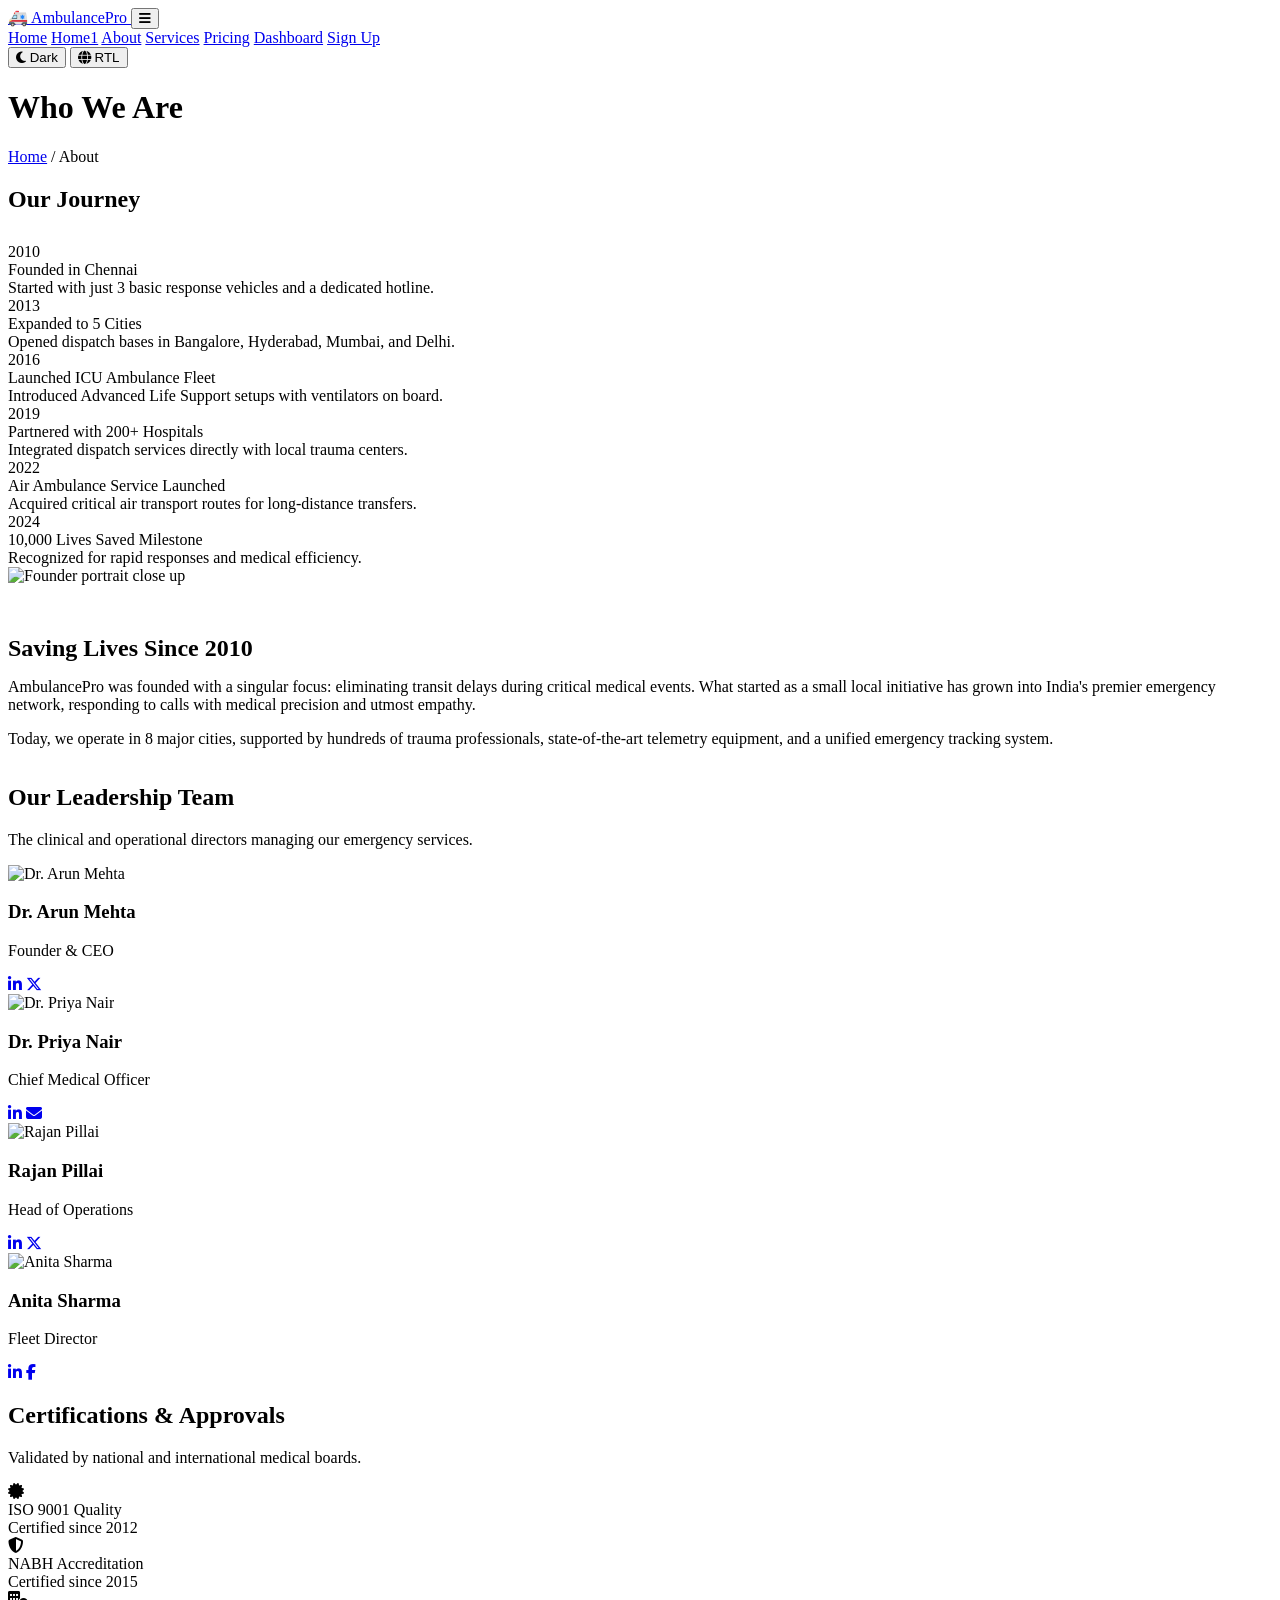
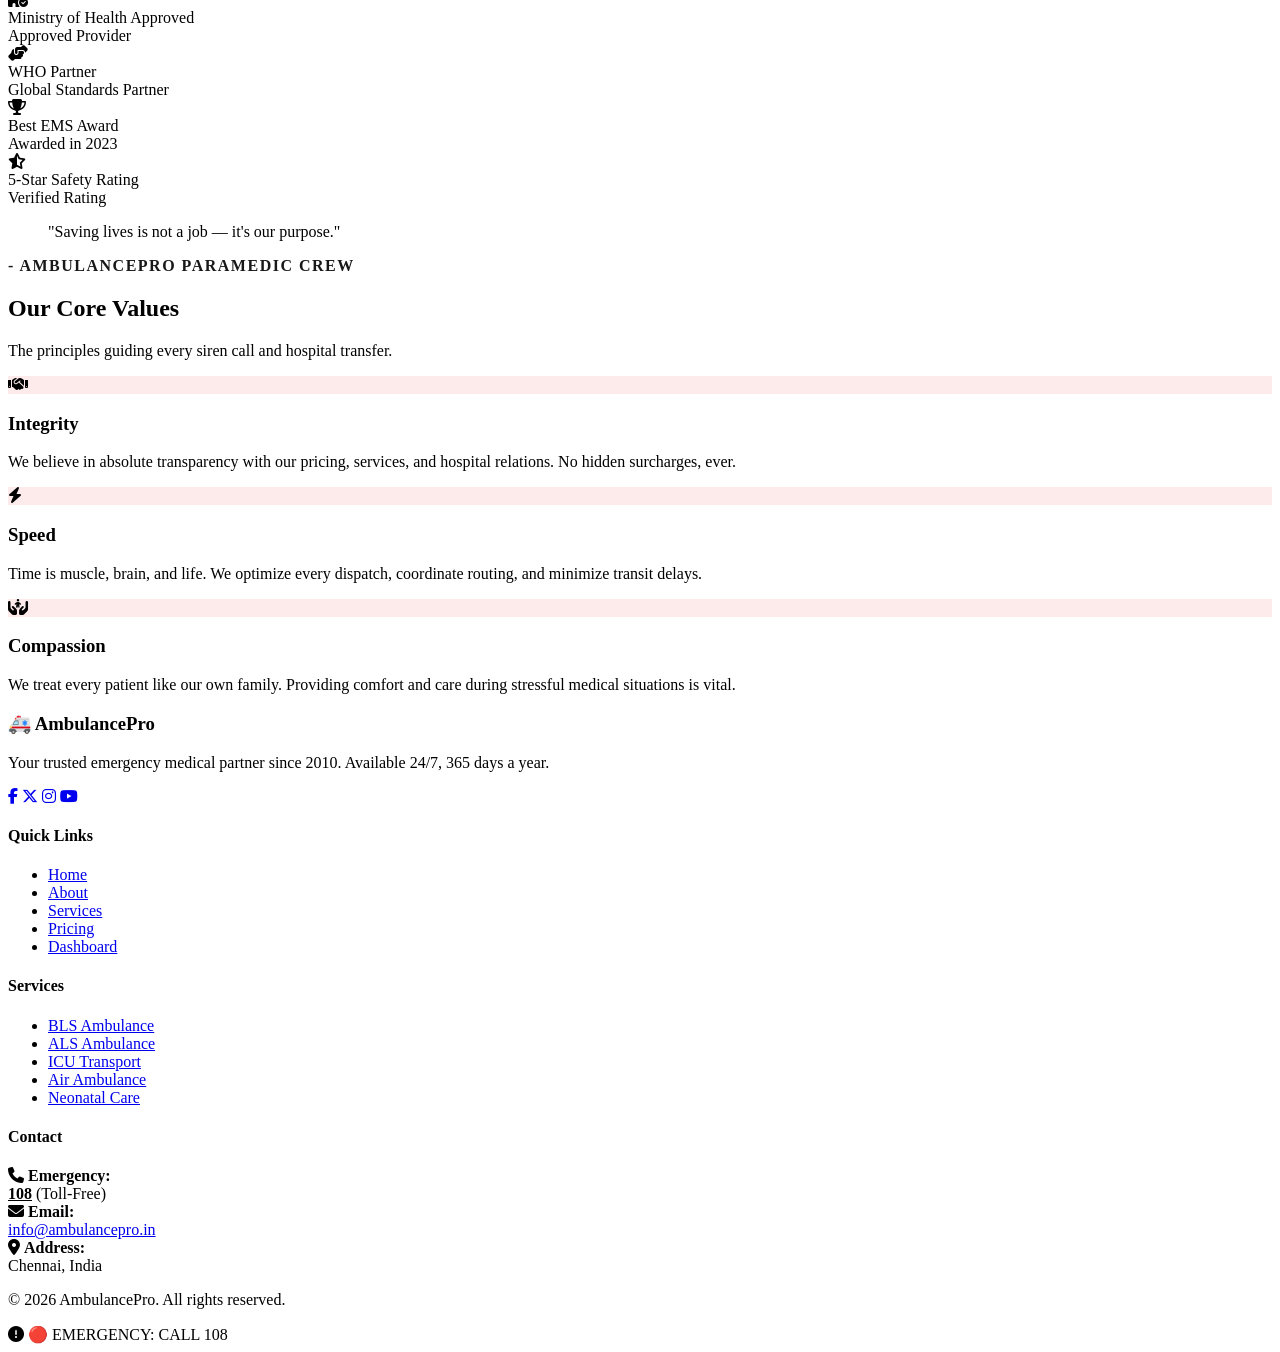
==== about.html @ 3766ba94 "commit" ====
<!DOCTYPE html>
<html lang="en">
<head>
  <meta charset="UTF-8">
  <meta name="viewport" content="width=device-width, initial-scale=1.0">
  <title>Ambulance & Emergency Medical Services Provider | About Us</title>
  <!-- Favicon -->
  <link rel="icon" href="data:image/svg+xml,<svg xmlns=%22http://www.w3.org/2000/svg%22 viewBox=%220 0 100 100%22><text y=%22.9em%22 font-size=%2290%22>🚑</text></svg>">
  <!-- SEO Meta Tags -->
  <meta name="description" content="Learn more about AmbulancePro's story, founders, medical leadership, certifications, and core values. Dedicated to emergency medical transport since 2010.">
  <!-- Fonts & Icons -->
  <link rel="stylesheet" href="https://cdnjs.cloudflare.com/ajax/libs/font-awesome/6.4.0/css/all.min.css">
  <!-- Shared Style -->
  <link rel="stylesheet" href="css/style.css">
</head>
<body>

  <!-- NAVIGATION BAR -->
  <nav class="navbar" id="main-navbar">
    <div class="nav-container container">
      <a href="index.html" class="logo">
        <span></span>🚑 AmbulancePro
      </a>
      
      <button class="hamburger" id="hamburger-btn" aria-label="Toggle mobile menu">
        <i class="fa-solid fa-bars"></i>
      </button>
      
      <div class="nav-menu" id="nav-menu">
        <a href="index.html" class="nav-link">Home</a>
        <a href="home1.html" class="nav-link">Home1</a>
        <a href="about.html" class="nav-link">About</a>
        <a href="services.html" class="nav-link">Services</a>
        <a href="pricing.html" class="nav-link">Pricing</a>
        <a href="dashboard.html" class="nav-link">Dashboard</a>
        <a href="signup.html" class="nav-link">Sign Up</a>
        
        <div class="nav-controls">
          <button id="theme-toggle" class="control-btn" aria-label="Toggle dark mode">
            <i class="fa-solid fa-moon"></i>
            <span class="btn-label">Dark</span>
          </button>
          <button id="rtl-toggle" class="control-btn" aria-label="Toggle RTL layout">
            <i class="fa-solid fa-globe"></i>
            <span class="btn-label">RTL</span>
          </button>
        </div>
      </div>
    </div>
  </nav>

  <!-- SECTION 1: PAGE HEADER HERO -->
  <header class="header-hero" style="background-image: url('https://images.unsplash.com/photo-1579684385127-1ef15d508118?auto=format&fit=crop&w=1200&q=80');">
    <div class="container header-hero-content">
      <h1>Who We Are</h1>
      <div class="breadcrumbs">
        <a href="index.html">Home</a> <span>/</span> About
      </div>
    </div>
  </header>

  <!-- SECTION 2: OUR STORY + TIMELINE -->
  <section class="section">
    <div class="container">
      <div class="grid-2" style="align-items: center;">
        <!-- Left: Timeline -->
        <div class="timeline fade-in-up">
          <h2 style="margin-bottom: 30px; position: relative;">Our Journey</h2>
          
          <div class="timeline-item">
            <span class="timeline-dot"></span>
            <div class="timeline-year">2010</div>
            <div class="timeline-title">Founded in Chennai</div>
            <div class="timeline-desc">Started with just 3 basic response vehicles and a dedicated hotline.</div>
          </div>
          
          <div class="timeline-item">
            <span class="timeline-dot"></span>
            <div class="timeline-year">2013</div>
            <div class="timeline-title">Expanded to 5 Cities</div>
            <div class="timeline-desc">Opened dispatch bases in Bangalore, Hyderabad, Mumbai, and Delhi.</div>
          </div>

          <div class="timeline-item">
            <span class="timeline-dot"></span>
            <div class="timeline-year">2016</div>
            <div class="timeline-title">Launched ICU Ambulance Fleet</div>
            <div class="timeline-desc">Introduced Advanced Life Support setups with ventilators on board.</div>
          </div>

          <div class="timeline-item">
            <span class="timeline-dot"></span>
            <div class="timeline-year">2019</div>
            <div class="timeline-title">Partnered with 200+ Hospitals</div>
            <div class="timeline-desc">Integrated dispatch services directly with local trauma centers.</div>
          </div>

          <div class="timeline-item">
            <span class="timeline-dot"></span>
            <div class="timeline-year">2022</div>
            <div class="timeline-title">Air Ambulance Service Launched</div>
            <div class="timeline-desc">Acquired critical air transport routes for long-distance transfers.</div>
          </div>

          <div class="timeline-item">
            <span class="timeline-dot"></span>
            <div class="timeline-year">2024</div>
            <div class="timeline-title">10,000 Lives Saved Milestone</div>
            <div class="timeline-desc">Recognized for rapid responses and medical efficiency.</div>
          </div>
        </div>

        <!-- Right: Story + Portrait -->
        <div class="fade-in-up" style="display: flex; flex-direction: column; gap: 30px;">
          <div style="border-radius: var(--radius-card); overflow: hidden; box-shadow: var(--shadow);">
            <img src="https://images.unsplash.com/photo-1588776814546-1ffedda08a77?auto=format&fit=crop&w=1200&q=80" alt="Founder portrait close up">
          </div>
          <div>
            <h2 style="margin-bottom: 15px;">Saving Lives Since 2010</h2>
            <p style="margin-bottom: 15px; color: var(--gray);">AmbulancePro was founded with a singular focus: eliminating transit delays during critical medical events. What started as a small local initiative has grown into India's premier emergency network, responding to calls with medical precision and utmost empathy.</p>
            <p style="color: var(--gray);">Today, we operate in 8 major cities, supported by hundreds of trauma professionals, state-of-the-art telemetry equipment, and a unified emergency tracking system.</p>
          </div>
        </div>
      </div>
    </div>
  </section>

  <!-- SECTION 3: TEAM SECTION -->
  <section class="section section-bg-light" id="team">
    <div class="container">
      <div class="section-title-wrap fade-in-up">
        <h2>Our Leadership Team</h2>
        <p class="text-muted">The clinical and operational directors managing our emergency services.</p>
      </div>

      <div class="grid-4">
        <!-- Card 1 -->
        <div class="card team-member fade-in-up">
          <div class="team-avatar-img">
            <img src="https://images.unsplash.com/photo-1537368910025-700350fe46c7?auto=format&fit=crop&w=300&h=300&q=80" alt="Dr. Arun Mehta">
          </div>
          <h3>Dr. Arun Mehta</h3>
          <p>Founder & CEO</p>
          <div class="team-socials">
            <a href="#" class="team-social" aria-label="LinkedIn"><i class="fa-brands fa-linkedin-in"></i></a>
            <a href="#" class="team-social" aria-label="Twitter"><i class="fa-brands fa-x-twitter"></i></a>
          </div>
        </div>

        <!-- Card 2 -->
        <div class="card team-member fade-in-up">
          <div class="team-avatar-img">
            <img src="https://images.unsplash.com/photo-1559839734-2b71ea197ec2?auto=format&fit=crop&w=300&h=300&q=80" alt="Dr. Priya Nair">
          </div>
          <h3>Dr. Priya Nair</h3>
          <p>Chief Medical Officer</p>
          <div class="team-socials">
            <a href="#" class="team-social" aria-label="LinkedIn"><i class="fa-brands fa-linkedin-in"></i></a>
            <a href="#" class="team-social" aria-label="Email"><i class="fa-solid fa-envelope"></i></a>
          </div>
        </div>

        <!-- Card 3 -->
        <div class="card team-member fade-in-up">
          <div class="team-avatar-img">
            <img src="https://images.unsplash.com/photo-1622253692010-333f2da6031d?auto=format&fit=crop&w=300&h=300&q=80" alt="Rajan Pillai">
          </div>
          <h3>Rajan Pillai</h3>
          <p>Head of Operations</p>
          <div class="team-socials">
            <a href="#" class="team-social" aria-label="LinkedIn"><i class="fa-brands fa-linkedin-in"></i></a>
            <a href="#" class="team-social" aria-label="Twitter"><i class="fa-brands fa-x-twitter"></i></a>
          </div>
        </div>

        <!-- Card 4 -->
        <div class="card team-member fade-in-up">
          <div class="team-avatar-img">
            <img src="https://images.unsplash.com/photo-1594824813573-246434de83fb?auto=format&fit=crop&w=300&h=300&q=80" alt="Anita Sharma">
          </div>
          <h3>Anita Sharma</h3>
          <p>Fleet Director</p>
          <div class="team-socials">
            <a href="#" class="team-social" aria-label="LinkedIn"><i class="fa-brands fa-linkedin-in"></i></a>
            <a href="#" class="team-social" aria-label="Facebook"><i class="fa-brands fa-facebook-f"></i></a>
          </div>
        </div>
      </div>
    </div>
  </section>

  <!-- SECTION 4: CERTIFICATIONS & AWARDS -->
  <section class="section" id="certifications">
    <div class="container">
      <div class="section-title-wrap fade-in-up">
        <h2>Certifications & Approvals</h2>
        <p class="text-muted">Validated by national and international medical boards.</p>
      </div>

      <div class="grid-3">
        <div class="cert-box fade-in-up">
          <div class="cert-icon"><i class="fa-solid fa-certificate"></i></div>
          <div class="cert-title">ISO 9001 Quality</div>
          <div class="cert-year">Certified since 2012</div>
        </div>

        <div class="cert-box fade-in-up">
          <div class="cert-icon"><i class="fa-solid fa-shield-halved"></i></div>
          <div class="cert-title">NABH Accreditation</div>
          <div class="cert-year">Certified since 2015</div>
        </div>

        <div class="cert-box fade-in-up">
          <div class="cert-icon"><i class="fa-solid fa-building-circle-check"></i></div>
          <div class="cert-title">Ministry of Health Approved</div>
          <div class="cert-year">Approved Provider</div>
        </div>

        <div class="cert-box fade-in-up">
          <div class="cert-icon"><i class="fa-solid fa-handshake-angle"></i></div>
          <div class="cert-title">WHO Partner</div>
          <div class="cert-year">Global Standards Partner</div>
        </div>

        <div class="cert-box fade-in-up">
          <div class="cert-icon"><i class="fa-solid fa-trophy"></i></div>
          <div class="cert-title">Best EMS Award</div>
          <div class="cert-year">Awarded in 2023</div>
        </div>

        <div class="cert-box fade-in-up">
          <div class="cert-icon"><i class="fa-solid fa-star-half-stroke"></i></div>
          <div class="cert-title">5-Star Safety Rating</div>
          <div class="cert-year">Verified Rating</div>
        </div>
      </div>
    </div>
  </section>

  <!-- SECTION 5: FULL-WIDTH IMAGE FEATURE -->
  <section class="quote-panel" style="background-image: url('https://images.unsplash.com/photo-1612349317150-e413f6a5b16d?auto=format&fit=crop&w=1200&q=80');">
    <div class="quote-content fade-in-up">
      <blockquote>"Saving lives is not a job — it's our purpose."</blockquote>
      <p style="font-weight:600; text-transform:uppercase; letter-spacing:1.5px; opacity:0.9;">- AmbulancePro Paramedic Crew</p>
    </div>
  </section>

  <!-- SECTION 6: CORE VALUES -->
  <section class="section" id="core-values">
    <div class="container">
      <div class="section-title-wrap fade-in-up">
        <h2>Our Core Values</h2>
        <p class="text-muted">The principles guiding every siren call and hospital transfer.</p>
      </div>

      <div class="values-container">
        <div class="value-card fade-in-up">
          <div class="card-icon" style="background-color: rgba(230, 57, 70, 0.1);"><i class="fa-solid fa-handshake"></i></div>
          <h3>Integrity</h3>
          <p>We believe in absolute transparency with our pricing, services, and hospital relations. No hidden surcharges, ever.</p>
        </div>

        <div class="value-card fade-in-up">
          <div class="card-icon" style="background-color: rgba(230, 57, 70, 0.1);"><i class="fa-solid fa-bolt"></i></div>
          <h3>Speed</h3>
          <p>Time is muscle, brain, and life. We optimize every dispatch, coordinate routing, and minimize transit delays.</p>
        </div>

        <div class="value-card fade-in-up">
          <div class="card-icon" style="background-color: rgba(230, 57, 70, 0.1);"><i class="fa-solid fa-hands-holding-child"></i></div>
          <h3>Compassion</h3>
          <p>We treat every patient like our own family. Providing comfort and care during stressful medical situations is vital.</p>
        </div>
      </div>
    </div>
  </section>

  <!-- SHARED FOOTER -->
  <footer class="footer">
    <div class="container footer-top">
      <div class="footer-brand">
        <h3><span>🚑</span> AmbulancePro</h3>
        <p>Your trusted emergency medical partner since 2010. Available 24/7, 365 days a year.</p>
        <div class="social-links">
          <a href="#" class="social-link" aria-label="Facebook"><i class="fa-brands fa-facebook-f"></i></a>
          <a href="#" class="social-link" aria-label="Twitter"><i class="fa-brands fa-x-twitter"></i></a>
          <a href="#" class="social-link" aria-label="Instagram"><i class="fa-brands fa-instagram"></i></a>
          <a href="#" class="social-link" aria-label="YouTube"><i class="fa-brands fa-youtube"></i></a>
        </div>
      </div>
      
      <div class="footer-col">
        <h4>Quick Links</h4>
        <ul>
          <li><a href="index.html">Home</a></li>
          <li><a href="about.html">About</a></li>
          <li><a href="services.html">Services</a></li>
          <li><a href="pricing.html">Pricing</a></li>
          <li><a href="dashboard.html">Dashboard</a></li>
        </ul>
      </div>
      
      <div class="footer-col">
        <h4>Services</h4>
        <ul>
          <li><a href="services.html">BLS Ambulance</a></li>
          <li><a href="services.html">ALS Ambulance</a></li>
          <li><a href="services.html">ICU Transport</a></li>
          <li><a href="services.html">Air Ambulance</a></li>
          <li><a href="services.html">Neonatal Care</a></li>
        </ul>
      </div>
      
      <div class="footer-col">
        <h4>Contact</h4>
        <div class="footer-contact-item">
          <i class="fa-solid fa-phone"></i>
          <span>
            <strong>Emergency:</strong><br>
            <a href="tel:108" style="color: var(--primary); font-weight:700;">108</a> (Toll-Free)
          </span>
        </div>
        <div class="footer-contact-item">
          <i class="fa-solid fa-envelope"></i>
          <span>
            <strong>Email:</strong><br>
            <a href="mailto:info@ambulancepro.in">info@ambulancepro.in</a>
          </span>
        </div>
        <div class="footer-contact-item">
          <i class="fa-solid fa-location-dot"></i>
          <span>
            <strong>Address:</strong><br>
            Chennai, India
          </span>
        </div>
      </div>
    </div>
    
    <div class="container footer-bottom">
      <p>&copy; 2026 AmbulancePro. All rights reserved.</p>
      <div class="emergency-footer-badge">
        <i class="fa-solid fa-circle-exclamation"></i>
        <span>🔴 EMERGENCY: CALL 108</span>
      </div>
    </div>
  </footer>

  <!-- Unified JS -->
  <script src="js/main.js"></script>
</body>
</html>
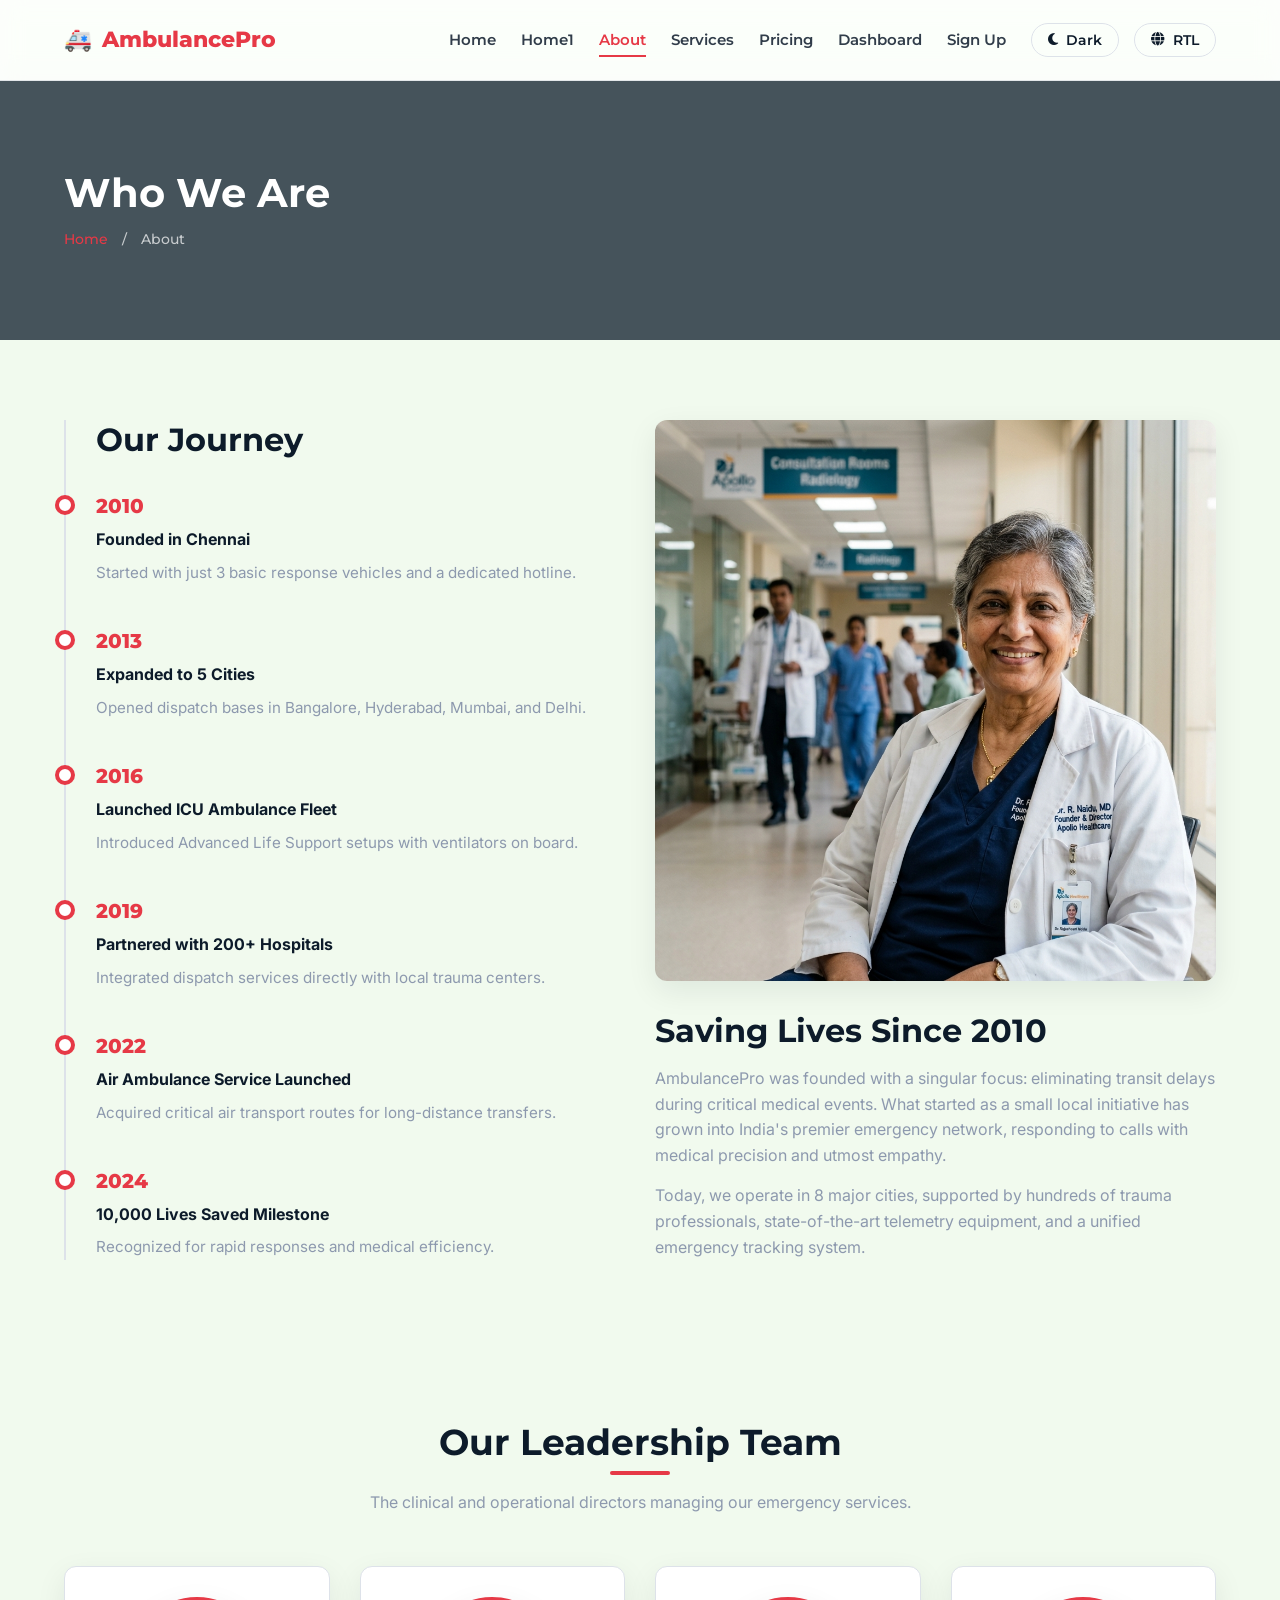
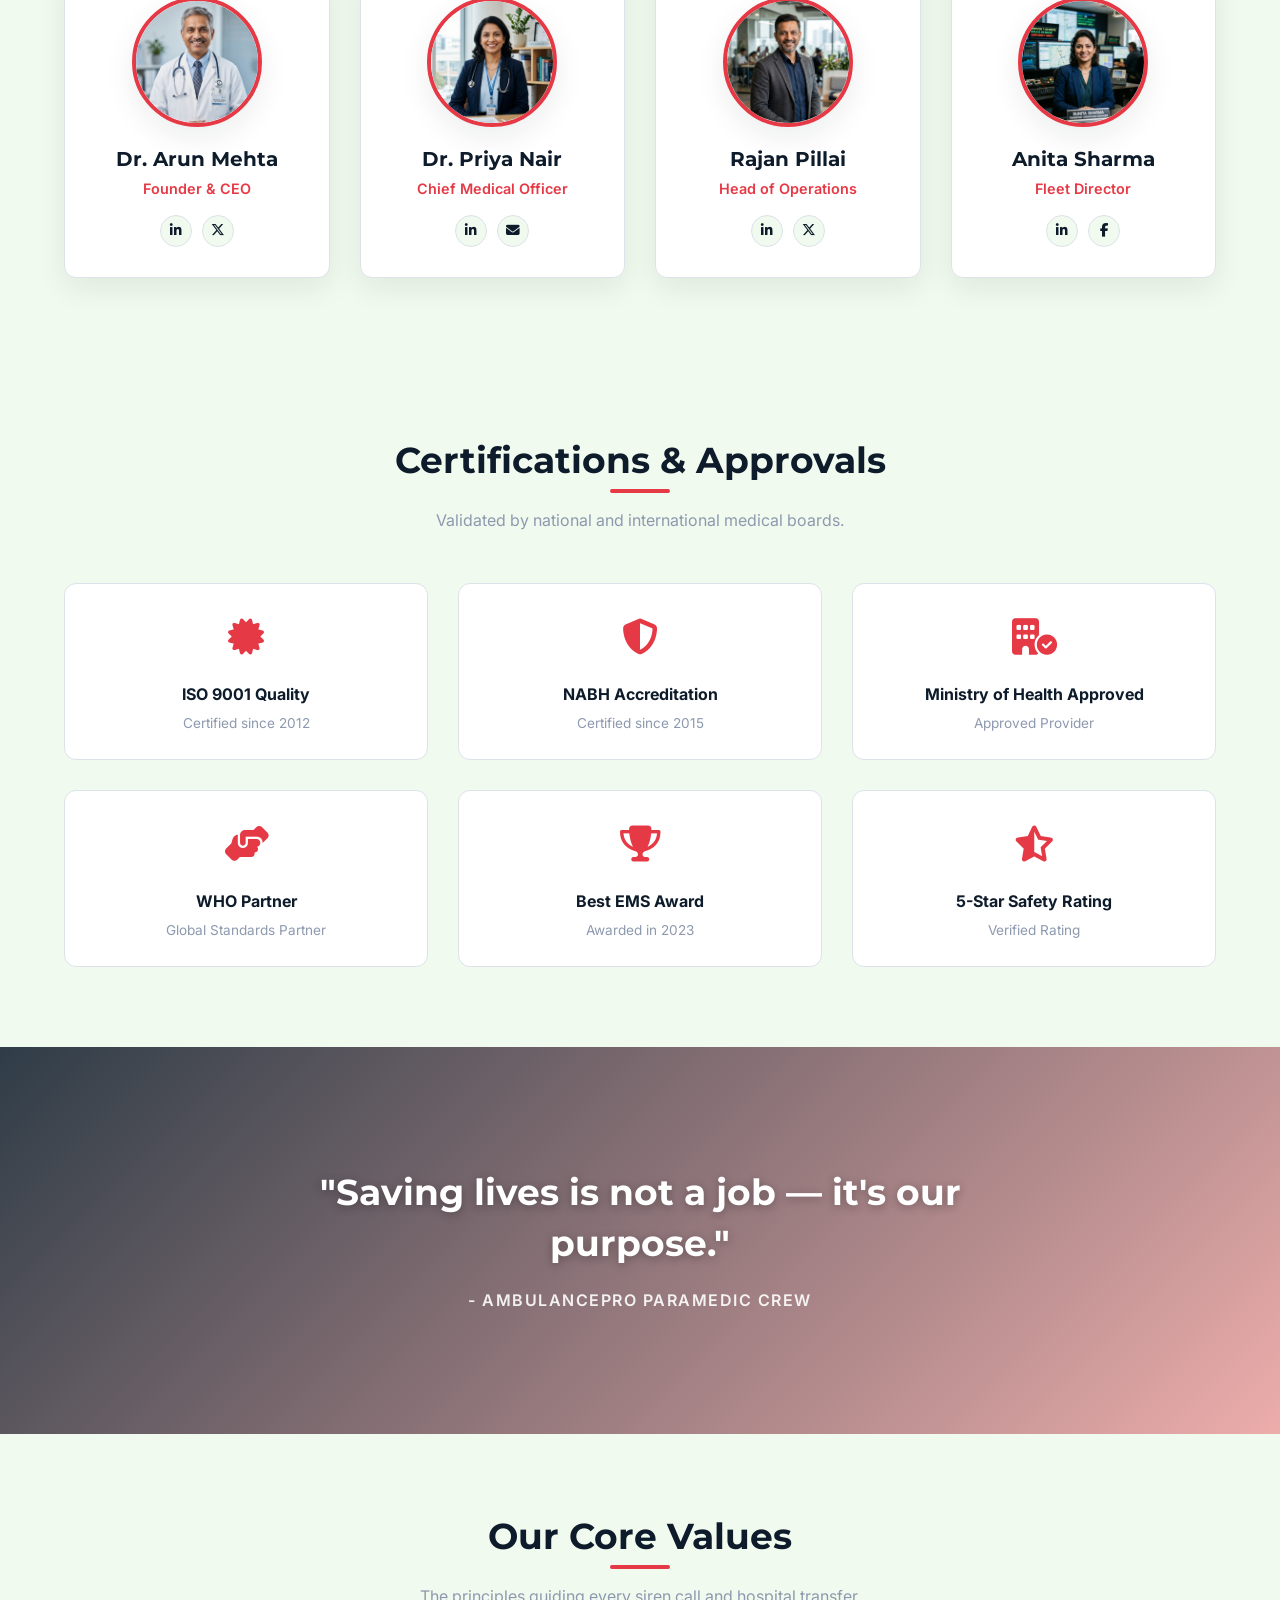
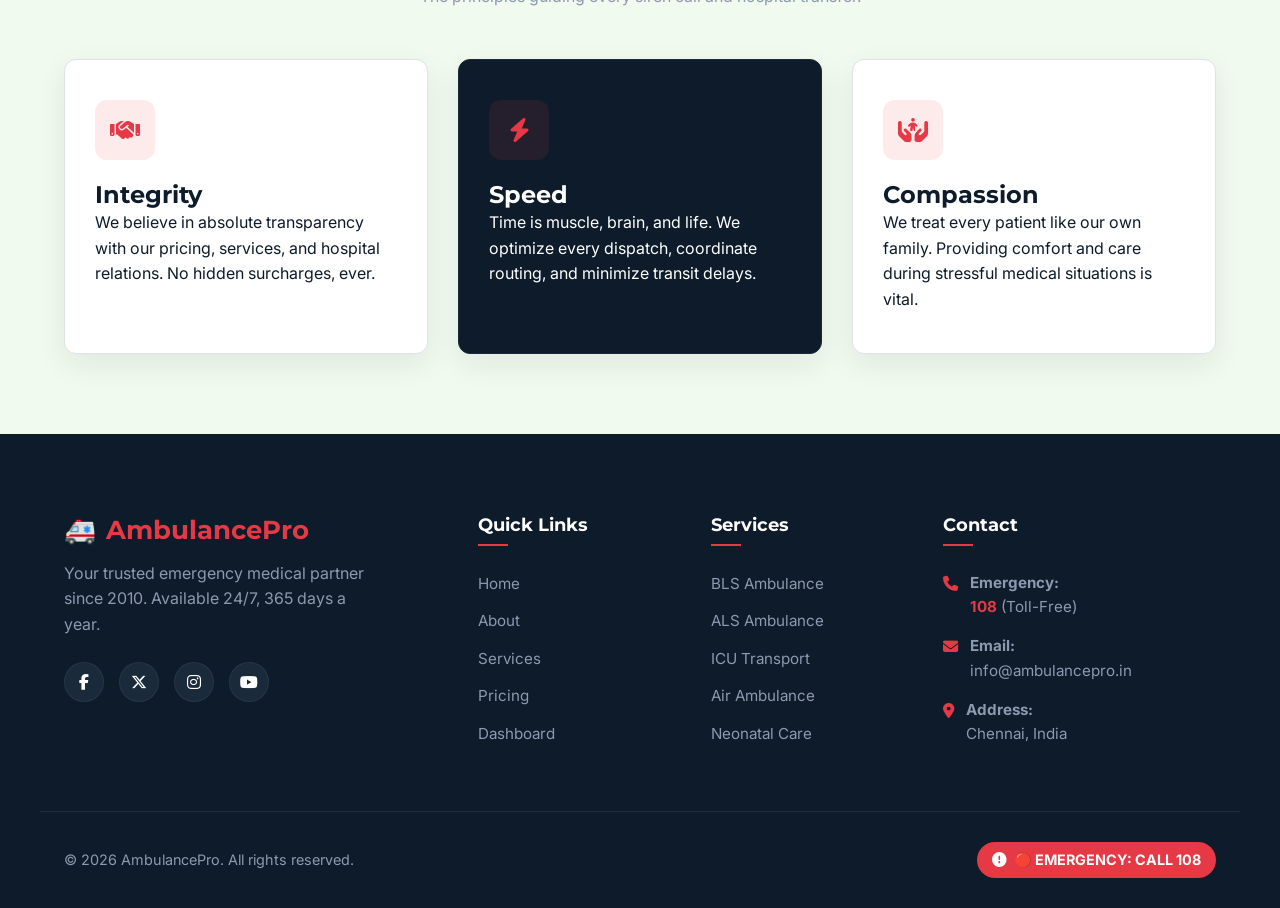
==== commit d03facea: "commit" ====
--- a/about.html
+++ b/about.html
@@ -9,7 +9,7 @@
   <!-- SEO Meta Tags -->
   <meta name="description" content="Learn more about AmbulancePro's story, founders, medical leadership, certifications, and core values. Dedicated to emergency medical transport since 2010.">
   <!-- Fonts & Icons -->
-  <link rel="stylesheet" href="https://cdnjs.cloudflare.com/ajax/libs/font-awesome/6.4.0/css/all.min.css">
+  <link rel="stylesheet" href="https://cdnjs.cloudflare.com/ajax/libs/font-awesome/6.5.2/css/all.min.css">
   <!-- Shared Style -->
   <link rel="stylesheet" href="css/style.css">
 </head>
@@ -19,7 +19,7 @@
   <nav class="navbar" id="main-navbar">
     <div class="nav-container container">
       <a href="index.html" class="logo">
-        <span></span>🚑 AmbulancePro
+        <span>🚑</span> AmbulancePro
       </a>
       
       <button class="hamburger" id="hamburger-btn" aria-label="Toggle mobile menu">
@@ -113,7 +113,7 @@
         <!-- Right: Story + Portrait -->
         <div class="fade-in-up" style="display: flex; flex-direction: column; gap: 30px;">
           <div style="border-radius: var(--radius-card); overflow: hidden; box-shadow: var(--shadow);">
-            <img src="https://images.unsplash.com/photo-1588776814546-1ffedda08a77?auto=format&fit=crop&w=1200&q=80" alt="Founder portrait close up">
+            <img src="founder_portrait.png" alt="Founder portrait close up">
           </div>
           <div>
             <h2 style="margin-bottom: 15px;">Saving Lives Since 2010</h2>
@@ -137,7 +137,7 @@
         <!-- Card 1 -->
         <div class="card team-member fade-in-up">
           <div class="team-avatar-img">
-            <img src="https://images.unsplash.com/photo-1537368910025-700350fe46c7?auto=format&fit=crop&w=300&h=300&q=80" alt="Dr. Arun Mehta">
+            <img src="team_member_1.png" alt="Dr. Arun Mehta">
           </div>
           <h3>Dr. Arun Mehta</h3>
           <p>Founder & CEO</p>
@@ -150,7 +150,7 @@
         <!-- Card 2 -->
         <div class="card team-member fade-in-up">
           <div class="team-avatar-img">
-            <img src="https://images.unsplash.com/photo-1559839734-2b71ea197ec2?auto=format&fit=crop&w=300&h=300&q=80" alt="Dr. Priya Nair">
+            <img src="team_member_2.png" alt="Dr. Priya Nair">
           </div>
           <h3>Dr. Priya Nair</h3>
           <p>Chief Medical Officer</p>
@@ -163,7 +163,7 @@
         <!-- Card 3 -->
         <div class="card team-member fade-in-up">
           <div class="team-avatar-img">
-            <img src="https://images.unsplash.com/photo-1622253692010-333f2da6031d?auto=format&fit=crop&w=300&h=300&q=80" alt="Rajan Pillai">
+            <img src="team_member_3.png" alt="Rajan Pillai">
           </div>
           <h3>Rajan Pillai</h3>
           <p>Head of Operations</p>
@@ -176,7 +176,7 @@
         <!-- Card 4 -->
         <div class="card team-member fade-in-up">
           <div class="team-avatar-img">
-            <img src="https://images.unsplash.com/photo-1594824813573-246434de83fb?auto=format&fit=crop&w=300&h=300&q=80" alt="Anita Sharma">
+            <img src="team_member_4.png" alt="Anita Sharma">
           </div>
           <h3>Anita Sharma</h3>
           <p>Fleet Director</p>
--- a/css/style.css
+++ b/css/style.css
@@ -0,0 +1,2568 @@
+/* 
+   Ambulance & Emergency Medical Services Provider
+   Global Stylesheet - style.css
+   Includes Themes, Resets, Components, Animations, and RTL Overrides
+*/
+
+@import url('https://fonts.googleapis.com/css2?family=Inter:wght@300;400;500;600;700&family=Montserrat:wght@400;600;700;800&display=swap');
+
+/* ==========================================================================
+   1. Theme Variables
+   ========================================================================== */
+:root {
+  --primary:       #E63946;
+  --primary-dark:  #C1121F;
+  --navy:          #0D1B2A;
+  --navy-2:        #1B2A3B;
+  --light-bg:      #F1FAEE;
+  --white:         #FFFFFF;
+  --accent:         #457B9D;
+  --gray:          #8D99AE;
+  --text:          #0D1B2A;
+  --bg:            #F1FAEE;
+  --card-bg:       #FFFFFF;
+  --border:        #DDE2E9;
+  --shadow:        0 10px 30px rgba(13, 27, 42, 0.08);
+  --shadow-hover:  0 15px 35px rgba(230, 57, 70, 0.15);
+  --red-glow:      0 0 15px rgba(230, 57, 70, 0.4);
+
+  --font-display:  'Montserrat', sans-serif;
+  --font-body:     'Inter', sans-serif;
+
+  --radius-card:   12px;
+  --radius-pill:   50px;
+  --radius-input:  6px;
+  --space:         8px;
+
+  --nav-bg:        rgba(255, 255, 255, 0.8);
+  --nav-border:    rgba(221, 226, 233, 0.5);
+  
+  --transition:    all 0.3s cubic-bezier(0.4, 0, 0.2, 1);
+}
+
+body.dark {
+  --text:          #F1FAEE;
+  --bg:            #0D1B2A;
+  --card-bg:       #1B2A3B;
+  --border:        #2E4057;
+  --shadow:        0 10px 35px rgba(0, 0, 0, 0.3);
+  --shadow-hover:  0 15px 35px rgba(230, 57, 70, 0.25);
+  --nav-bg:        rgba(13, 27, 42, 0.8);
+  --nav-border:    rgba(46, 64, 87, 0.5);
+}
+
+/* ==========================================================================
+   2. Resets and Typography
+   ========================================================================== */
+*, *::before, *::after {
+  box-sizing: border-box;
+  margin: 0;
+  padding: 0;
+}
+
+html {
+  scroll-behavior: smooth;
+  font-size: 16px;
+}
+
+body {
+  font-family: var(--font-body);
+  background-color: var(--bg);
+  color: var(--text);
+  line-height: 1.6;
+  transition: background-color 0.3s ease, color 0.3s ease;
+  overflow-x: hidden;
+}
+
+h1, h2, h3, h4, h5, h6 {
+  font-family: var(--font-display);
+  font-weight: 700;
+  line-height: 1.25;
+  color: var(--text);
+}
+
+h1 { font-size: 2.5rem; }
+h2 { font-size: 2rem; }
+h3 { font-size: 1.5rem; }
+
+a {
+  color: inherit;
+  text-decoration: none;
+  transition: var(--transition);
+}
+
+img {
+  max-width: 100%;
+  height: auto;
+  display: block;
+}
+
+ul {
+  list-style: none;
+}
+
+/* ==========================================================================
+   3. Global Layout & Utilities
+   ========================================================================== */
+.container {
+  width: 100%;
+  max-width: 1200px;
+  margin: 0 auto;
+  padding: 0 24px;
+}
+
+.section {
+  padding: 80px 0;
+  position: relative;
+}
+
+.section-bg-light {
+  background-color: var(--light-bg);
+}
+body.dark .section-bg-light {
+  background-color: var(--navy-2);
+}
+
+.section-title-wrap {
+  text-align: center;
+  margin-bottom: 50px;
+}
+
+.section-title-wrap h2 {
+  font-size: 2.25rem;
+  margin-bottom: 15px;
+  position: relative;
+  display: inline-block;
+  padding-bottom: 10px;
+}
+
+.section-title-wrap h2::after {
+  content: '';
+  position: absolute;
+  bottom: 0;
+  left: 50%;
+  transform: translateX(-50%);
+  width: 60px;
+  height: 4px;
+  background-color: var(--primary);
+  border-radius: var(--radius-pill);
+}
+
+.text-center { text-align: center; }
+.text-primary { color: var(--primary); }
+.text-accent { color: var(--accent); }
+.text-muted { color: var(--gray); }
+
+.grid-2 { display: grid; grid-template-columns: repeat(2, 1fr); gap: 30px; }
+.grid-3 { display: grid; grid-template-columns: repeat(3, 1fr); gap: 30px; }
+.grid-4 { display: grid; grid-template-columns: repeat(4, 1fr); gap: 30px; }
+
+@media (max-width: 1024px) {
+  .grid-4 { grid-template-columns: repeat(2, 1fr); }
+  .grid-3 { grid-template-columns: repeat(2, 1fr); }
+}
+
+@media (max-width: 768px) {
+  .grid-2, .grid-3, .grid-4 { grid-template-columns: 1fr; }
+  .section { padding: 60px 0; }
+  h1 { font-size: 2rem; }
+  h2 { font-size: 1.75rem; }
+}
+
+/* ==========================================================================
+   4. Buttons & Interactive Elements
+   ========================================================================== */
+.btn {
+  display: inline-flex;
+  align-items: center;
+  justify-content: center;
+  gap: 10px;
+  padding: 14px 28px;
+  font-family: var(--font-display);
+  font-weight: 600;
+  border-radius: var(--radius-pill);
+  transition: var(--transition);
+  cursor: pointer;
+  border: none;
+  font-size: 0.95rem;
+  box-shadow: 0 4px 10px rgba(0, 0, 0, 0.05);
+}
+
+.btn-primary {
+  background-color: var(--primary);
+  color: var(--white);
+}
+
+.btn-primary:hover {
+  background-color: var(--primary-dark);
+  transform: translateY(-3px);
+  box-shadow: var(--shadow-hover);
+}
+
+.btn-secondary {
+  background-color: var(--navy);
+  color: var(--white);
+}
+
+.btn-secondary:hover {
+  background-color: var(--navy-2);
+  transform: translateY(-3px);
+  box-shadow: 0 10px 25px rgba(13, 27, 42, 0.2);
+}
+
+.btn-outline {
+  background-color: transparent;
+  border: 2px solid var(--primary);
+  color: var(--primary);
+}
+
+.btn-outline:hover {
+  background-color: var(--primary);
+  color: var(--white);
+  transform: translateY(-3px);
+  box-shadow: var(--shadow-hover);
+}
+
+.btn-white {
+  background-color: var(--white);
+  color: var(--primary);
+}
+
+.btn-white:hover {
+  background-color: var(--light-bg);
+  transform: translateY(-3px);
+  box-shadow: 0 10px 25px rgba(255, 255, 255, 0.2);
+}
+
+.btn:active {
+  transform: translateY(-1px);
+}
+
+/* ==========================================================================
+   5. Navigation Bar (Sticky, Glassmorphism)
+   ========================================================================== */
+.navbar {
+  position: fixed;
+  top: 0;
+  left: 0;
+  width: 100%;
+  z-index: 1000;
+  background: var(--nav-bg);
+  backdrop-filter: blur(12px) saturate(180%);
+  -webkit-backdrop-filter: blur(12px) saturate(180%);
+  border-bottom: 1px solid var(--nav-border);
+  transition: var(--transition);
+}
+
+.nav-container {
+  display: flex;
+  align-items: center;
+  justify-content: space-between;
+  height: 80px;
+  padding: 0 24px;
+}
+
+.logo {
+  display: flex;
+  align-items: center;
+  gap: 10px;
+  font-family: var(--font-display);
+  font-weight: 800;
+  font-size: 1.4rem;
+  color: var(--primary);
+}
+
+.logo span {
+  color: var(--text);
+  transition: var(--transition);
+}
+
+.nav-menu {
+  display: flex;
+  align-items: center;
+  gap: 25px;
+}
+
+.nav-link {
+  font-family: var(--font-display);
+  font-weight: 600;
+  font-size: 0.95rem;
+  color: var(--text);
+  opacity: 0.85;
+  padding: 5px 0;
+  position: relative;
+}
+
+.nav-link:hover, .nav-link.active {
+  opacity: 1;
+  color: var(--primary);
+}
+
+.nav-link::after {
+  content: '';
+  position: absolute;
+  bottom: 0;
+  left: 0;
+  width: 0;
+  height: 2px;
+  background-color: var(--primary);
+  transition: var(--transition);
+}
+
+.nav-link:hover::after, .nav-link.active::after {
+  width: 100%;
+}
+
+.nav-controls {
+  display: flex;
+  align-items: center;
+  gap: 15px;
+}
+
+.control-btn {
+  background: transparent;
+  border: 1px solid var(--border);
+  color: var(--text);
+  padding: 8px 16px;
+  border-radius: var(--radius-pill);
+  cursor: pointer;
+  display: inline-flex;
+  align-items: center;
+  gap: 8px;
+  font-family: var(--font-display);
+  font-weight: 600;
+  font-size: 0.85rem;
+  transition: var(--transition);
+}
+
+.control-btn:hover {
+  background-color: var(--light-bg);
+  border-color: var(--primary);
+  color: var(--primary);
+}
+body.dark .control-btn:hover {
+  background-color: var(--navy-2);
+}
+
+.hamburger {
+  display: none;
+  background: transparent;
+  border: none;
+  color: var(--text);
+  font-size: 1.5rem;
+  cursor: pointer;
+  transition: var(--transition);
+}
+
+@media (max-width: 1100px) {
+  .hamburger {
+    display: block;
+  }
+  
+  .nav-menu {
+    position: absolute;
+    top: 80px;
+    left: 0;
+    width: 100%;
+    background: var(--card-bg);
+    border-bottom: 1px solid var(--border);
+    flex-direction: column;
+    padding: 30px 24px;
+    gap: 20px;
+    opacity: 0;
+    visibility: hidden;
+    transform: translateY(-20px);
+    transition: var(--transition);
+    box-shadow: var(--shadow);
+  }
+  
+  .nav-menu.open {
+    opacity: 1;
+    visibility: visible;
+    transform: translateY(0);
+  }
+
+  .nav-link {
+    width: 100%;
+    text-align: center;
+    padding: 10px 0;
+  }
+
+  .nav-controls {
+    width: 100%;
+    justify-content: center;
+    margin-top: 10px;
+  }
+}
+
+/* ==========================================================================
+   6. Shared Footer
+   ========================================================================== */
+.footer {
+  background-color: var(--navy);
+  color: var(--white);
+  padding: 80px 0 30px 0;
+  font-family: var(--font-body);
+}
+
+.footer-top {
+  display: grid;
+  grid-template-columns: 2fr 1fr 1fr 1.5fr;
+  gap: 50px;
+  margin-bottom: 50px;
+}
+
+.footer-brand h3 {
+  color: var(--primary);
+  font-size: 1.6rem;
+  margin-bottom: 15px;
+  display: flex;
+  align-items: center;
+  gap: 10px;
+}
+
+.footer-brand p {
+  color: var(--gray);
+  margin-bottom: 25px;
+  max-width: 300px;
+}
+
+.social-links {
+  display: flex;
+  gap: 15px;
+}
+
+.social-link {
+  width: 40px;
+  height: 40px;
+  border-radius: 50%;
+  background-color: var(--navy-2);
+  display: flex;
+  align-items: center;
+  justify-content: center;
+  color: var(--white);
+  transition: var(--transition);
+  border: 1px solid rgba(255,255,255,0.05);
+}
+
+.social-link:hover {
+  background-color: var(--primary);
+  transform: translateY(-3px);
+  box-shadow: var(--red-glow);
+}
+
+.footer-col h4 {
+  color: var(--white);
+  font-size: 1.1rem;
+  margin-bottom: 25px;
+  position: relative;
+  padding-bottom: 10px;
+}
+
+.footer-col h4::after {
+  content: '';
+  position: absolute;
+  bottom: 0;
+  left: 0;
+  width: 30px;
+  height: 2px;
+  background-color: var(--primary);
+}
+
+.footer-col ul {
+  display: flex;
+  flex-direction: column;
+  gap: 12px;
+}
+
+.footer-col ul a {
+  color: var(--gray);
+  font-size: 0.95rem;
+}
+
+.footer-col ul a:hover {
+  color: var(--primary);
+  padding-left: 5px;
+}
+
+.footer-contact-item {
+  display: flex;
+  align-items: flex-start;
+  gap: 12px;
+  color: var(--gray);
+  font-size: 0.95rem;
+  margin-bottom: 15px;
+}
+
+.footer-contact-item i {
+  color: var(--primary);
+  margin-top: 5px;
+}
+
+.footer-contact-item span {
+  display: block;
+}
+
+.footer-bottom {
+  border-top: 1px solid rgba(255, 255, 255, 0.08);
+  padding-top: 30px;
+  display: flex;
+  justify-content: space-between;
+  align-items: center;
+  color: var(--gray);
+  font-size: 0.9rem;
+}
+
+.emergency-footer-badge {
+  display: flex;
+  align-items: center;
+  gap: 8px;
+  background-color: var(--primary);
+  color: var(--white);
+  padding: 6px 15px;
+  border-radius: var(--radius-pill);
+  font-weight: 700;
+  animation: footer-siren 1.5s infinite alternate;
+}
+
+@keyframes footer-siren {
+  0% { box-shadow: 0 0 0 rgba(230,57,70,0); }
+  100% { box-shadow: 0 0 10px rgba(230,57,70,0.8); }
+}
+
+@media (max-width: 992px) {
+  .footer-top {
+    grid-template-columns: repeat(2, 1fr);
+    gap: 40px;
+  }
+}
+
+@media (max-width: 768px) {
+  .footer-top {
+    grid-template-columns: 1fr;
+    gap: 30px;
+  }
+  .footer-bottom {
+    flex-direction: column;
+    gap: 15px;
+    text-align: center;
+  }
+}
+
+/* ==========================================================================
+   7. Specific Component Styles
+   ========================================================================== */
+
+/* Cards General */
+.card {
+  background-color: var(--card-bg);
+  border: 1px solid var(--border);
+  border-radius: var(--radius-card);
+  padding: 30px;
+  transition: var(--transition);
+  box-shadow: var(--shadow);
+  display: flex;
+  flex-direction: column;
+}
+
+.card:hover {
+  transform: translateY(-8px);
+  box-shadow: var(--shadow-hover);
+  border-top: 4px solid var(--primary);
+}
+
+.card-icon {
+  width: 60px;
+  height: 60px;
+  border-radius: var(--radius-card);
+  background-color: rgba(230, 57, 70, 0.1);
+  color: var(--primary);
+  display: flex;
+  align-items: center;
+  justify-content: center;
+  font-size: 1.5rem;
+  margin-bottom: 20px;
+}
+
+.card h3 {
+  margin-bottom: 12px;
+}
+
+/* Stat Counter */
+.stats-bar {
+  background-color: var(--navy);
+  color: var(--white);
+  padding: 50px 0;
+  border-bottom: 3px solid var(--primary);
+}
+
+.stat-item {
+  text-align: center;
+}
+
+.stat-number {
+  font-family: var(--font-display);
+  font-weight: 800;
+  font-size: 3rem;
+  color: var(--primary);
+  margin-bottom: 5px;
+}
+
+.stat-label {
+  font-size: 0.95rem;
+  text-transform: uppercase;
+  letter-spacing: 1px;
+  color: var(--gray);
+}
+
+/* Pulse Badge */
+.pulse-badge {
+  display: inline-flex;
+  align-items: center;
+  gap: 10px;
+  background-color: rgba(230, 57, 70, 0.15);
+  color: var(--primary);
+  padding: 8px 20px;
+  border-radius: var(--radius-pill);
+  font-family: var(--font-display);
+  font-weight: 700;
+  font-size: 0.85rem;
+  margin-bottom: 25px;
+  border: 1px solid rgba(230, 57, 70, 0.2);
+  position: relative;
+}
+
+.pulse-dot {
+  width: 8px;
+  height: 8px;
+  background-color: var(--primary);
+  border-radius: 50%;
+  position: relative;
+}
+
+.pulse-dot::after {
+  content: '';
+  position: absolute;
+  top: 0;
+  left: 0;
+  width: 100%;
+  height: 100%;
+  background-color: var(--primary);
+  border-radius: 50%;
+  animation: pulse-ring 1.5s infinite ease-in-out;
+}
+
+@keyframes pulse-ring {
+  0% { transform: scale(1); opacity: 1; }
+  100% { transform: scale(3.5); opacity: 0; }
+}
+
+/* Scroll Arrow Indicator */
+.scroll-arrow {
+  position: absolute;
+  bottom: 30px;
+  left: 50%;
+  transform: translateX(-50%);
+  color: var(--white);
+  font-size: 1.5rem;
+  animation: bounce-arrow 2s infinite;
+  cursor: pointer;
+  z-index: 10;
+}
+
+@keyframes bounce-arrow {
+  0%, 20%, 50%, 80%, 100% { transform: translateY(0) translateX(-50%); }
+  40% { transform: translateY(-10px) translateX(-50%); }
+  60% { transform: translateY(-5px) translateX(-50%); }
+}
+
+/* Split Section Image and Text */
+.split-wrap {
+  display: flex;
+  align-items: center;
+  gap: 60px;
+}
+
+.split-img {
+  flex: 1;
+  border-radius: var(--radius-card);
+  overflow: hidden;
+  box-shadow: var(--shadow);
+  position: relative;
+}
+
+.split-img::before {
+  content: '';
+  position: absolute;
+  top: 0; left: 0; width: 100%; height: 100%;
+  background: linear-gradient(to bottom, transparent, rgba(13, 27, 42, 0.4));
+  pointer-events: none;
+}
+
+.split-text {
+  flex: 1;
+}
+
+.split-text h2 {
+  margin-bottom: 20px;
+}
+
+.split-text p {
+  margin-bottom: 25px;
+  color: var(--text);
+  opacity: 0.9;
+}
+
+.checklist {
+  display: flex;
+  flex-direction: column;
+  gap: 15px;
+  margin-bottom: 30px;
+}
+
+.checklist-item {
+  display: flex;
+  align-items: center;
+  gap: 12px;
+  font-weight: 500;
+}
+
+.checklist-item i {
+  color: var(--primary);
+  font-size: 1.1rem;
+}
+
+@media (max-width: 768px) {
+  .split-wrap {
+    flex-direction: column;
+    gap: 40px;
+  }
+}
+
+/* Testimonial Slider */
+.testimonial-section {
+  overflow: hidden;
+}
+
+.testimonial-container {
+  max-width: 800px;
+  margin: 0 auto;
+  position: relative;
+  padding: 0 50px;
+}
+
+.testimonial-slider {
+  display: flex;
+  transition: transform 0.5s cubic-bezier(0.4, 0, 0.2, 1);
+  will-change: transform;
+}
+
+.testimonial-slide {
+  min-width: 100%;
+  box-sizing: border-box;
+  text-align: center;
+  padding: 20px;
+}
+
+.test-avatar {
+  width: 80px;
+  height: 80px;
+  border-radius: 50%;
+  background-color: var(--primary);
+  color: var(--white);
+  font-family: var(--font-display);
+  font-weight: 700;
+  font-size: 1.5rem;
+  display: flex;
+  align-items: center;
+  justify-content: center;
+  margin: 0 auto 20px auto;
+  box-shadow: 0 5px 15px rgba(230, 57, 70, 0.3);
+}
+
+.test-name {
+  font-family: var(--font-display);
+  font-weight: 700;
+  font-size: 1.2rem;
+  margin-bottom: 5px;
+}
+
+.test-city {
+  font-size: 0.9rem;
+  color: var(--gray);
+  margin-bottom: 15px;
+}
+
+.test-rating {
+  color: #FFB703;
+  margin-bottom: 20px;
+  font-size: 1.1rem;
+}
+
+.test-quote {
+  font-size: 1.25rem;
+  font-style: italic;
+  font-weight: 500;
+  line-height: 1.7;
+  max-width: 650px;
+  margin: 0 auto;
+}
+
+.slider-arrow {
+  position: absolute;
+  top: 50%;
+  transform: translateY(-50%);
+  width: 44px;
+  height: 44px;
+  border-radius: 50%;
+  background-color: var(--card-bg);
+  border: 1px solid var(--border);
+  color: var(--text);
+  display: flex;
+  align-items: center;
+  justify-content: center;
+  cursor: pointer;
+  transition: var(--transition);
+  box-shadow: var(--shadow);
+  z-index: 10;
+}
+
+.slider-arrow:hover {
+  background-color: var(--primary);
+  color: var(--white);
+  border-color: var(--primary);
+}
+
+.slider-prev { left: 0; }
+.slider-next { right: 0; }
+
+.slider-dots {
+  display: flex;
+  justify-content: center;
+  gap: 8px;
+  margin-top: 30px;
+}
+
+.slider-dot {
+  width: 10px;
+  height: 10px;
+  border-radius: 50%;
+  background-color: var(--border);
+  cursor: pointer;
+  transition: var(--transition);
+}
+
+.slider-dot.active {
+  background-color: var(--primary);
+  transform: scale(1.25);
+}
+
+/* Emergency Banner Siren CTA */
+.emergency-banner {
+  background-color: var(--primary);
+  color: var(--white);
+  padding: 60px 0;
+  text-align: center;
+  position: relative;
+  overflow: hidden;
+  box-shadow: 0 10px 30px rgba(230, 57, 70, 0.3);
+}
+
+.siren-glow {
+  position: absolute;
+  top: 0; left: 0; width: 100%; height: 100%;
+  background: radial-gradient(circle, rgba(255,255,255,0.15) 0%, transparent 70%);
+  animation: siren-rotation 3s infinite linear;
+}
+
+@keyframes siren-rotation {
+  0% { transform: scale(1) rotate(0deg); opacity: 0.5; }
+  50% { transform: scale(1.5) rotate(180deg); opacity: 1; }
+  100% { transform: scale(1) rotate(360deg); opacity: 0.5; }
+}
+
+.emergency-banner-content {
+  position: relative;
+  z-index: 2;
+}
+
+.emergency-banner h2 {
+  font-size: 2.5rem;
+  margin-bottom: 20px;
+  color: var(--white);
+  text-shadow: 0 2px 10px rgba(0,0,0,0.2);
+}
+
+.siren-icon-wrap {
+  font-size: 3rem;
+  margin-bottom: 20px;
+  animation: siren-blink 0.6s infinite alternate;
+}
+
+@keyframes siren-blink {
+  0% { color: var(--white); filter: drop-shadow(0 0 2px rgba(255,255,255,0.2)); }
+  100% { color: #FFE66D; filter: drop-shadow(0 0 15px #FFE66D); }
+}
+
+/* Typewriter cursor style */
+.typewriter-text {
+  border-right: 3px solid var(--primary);
+  white-space: nowrap;
+  animation: typewriter-cursor 0.75s step-end infinite;
+}
+
+@keyframes typewriter-cursor {
+  from, to { border-color: transparent }
+  50% { border-color: var(--primary); }
+}
+
+/* Ticker strip marquee */
+.ticker-wrap {
+  width: 100%;
+  overflow: hidden;
+  background-color: var(--navy);
+  color: var(--white);
+  padding: 15px 0;
+  border-top: 1px solid var(--border);
+  border-bottom: 1px solid var(--border);
+}
+
+.ticker-content {
+  display: flex;
+  white-space: nowrap;
+  padding-left: 100%;
+  animation: ticker-anim 25s linear infinite;
+}
+
+.ticker-item {
+  padding: 0 40px;
+  font-family: var(--font-display);
+  font-weight: 700;
+  font-size: 0.95rem;
+  letter-spacing: 1px;
+}
+
+.ticker-item span {
+  color: var(--primary);
+}
+
+@keyframes ticker-anim {
+  0% { transform: translate3d(0, 0, 0); }
+  100% { transform: translate3d(-100%, 0, 0); }
+}
+
+/* Why Choose Us 4 Columns */
+.stat-card {
+  text-align: center;
+  padding: 40px 20px;
+}
+
+.stat-card-number {
+  font-size: 2.5rem;
+  font-weight: 800;
+  color: var(--primary);
+  margin: 15px 0 10px 0;
+}
+
+/* Image Gallery CSS Grid Row */
+.gallery-row {
+  display: grid;
+  grid-template-columns: repeat(4, 1fr);
+  gap: 20px;
+}
+
+.gallery-item {
+  position: relative;
+  overflow: hidden;
+  border-radius: var(--radius-card);
+  aspect-ratio: 4/3;
+  box-shadow: var(--shadow);
+}
+
+.gallery-item img {
+  width: 100%;
+  height: 100%;
+  object-fit: cover;
+  transition: transform 0.5s ease;
+}
+
+.gallery-overlay {
+  position: absolute;
+  top: 0; left: 0; width: 100%; height: 100%;
+  background: rgba(230, 57, 70, 0.85);
+  display: flex;
+  flex-direction: column;
+  justify-content: center;
+  align-items: center;
+  color: var(--white);
+  padding: 20px;
+  opacity: 0;
+  transition: var(--transition);
+  text-align: center;
+}
+
+.gallery-overlay h3 {
+  color: var(--white);
+  font-size: 1.2rem;
+  margin-bottom: 5px;
+}
+
+.gallery-overlay p {
+  font-size: 0.85rem;
+}
+
+.gallery-item:hover img {
+  transform: scale(1.1);
+}
+
+.gallery-item:hover .gallery-overlay {
+  opacity: 1;
+}
+
+@media (max-width: 992px) {
+  .gallery-row {
+    grid-template-columns: repeat(2, 1fr);
+  }
+}
+
+@media (max-width: 576px) {
+  .gallery-row {
+    grid-template-columns: 1fr;
+  }
+}
+
+/* Live Dispatch simulated Widget */
+.dispatch-widget {
+  background-color: var(--navy-2);
+  color: var(--white);
+  border: 1px solid var(--border);
+  border-radius: var(--radius-card);
+  padding: 30px;
+  box-shadow: var(--shadow);
+}
+
+.dispatch-header {
+  display: flex;
+  justify-content: space-between;
+  align-items: center;
+  border-bottom: 1px solid rgba(255,255,255,0.08);
+  padding-bottom: 20px;
+  margin-bottom: 20px;
+}
+
+.dispatch-title-status {
+  display: flex;
+  align-items: center;
+  gap: 10px;
+}
+
+.dispatch-dot-blink {
+  width: 10px;
+  height: 10px;
+  background-color: var(--primary);
+  border-radius: 50%;
+  animation: dot-blink 1s infinite alternate;
+}
+
+@keyframes dot-blink {
+  0% { opacity: 0.3; }
+  100% { opacity: 1; box-shadow: 0 0 8px var(--primary); }
+}
+
+.dispatch-header h3 {
+  color: var(--white);
+}
+
+.dispatch-list {
+  display: flex;
+  flex-direction: column;
+  gap: 15px;
+}
+
+.dispatch-item {
+  display: flex;
+  justify-content: space-between;
+  align-items: center;
+  padding: 15px 20px;
+  background-color: var(--navy);
+  border-radius: var(--radius-card);
+  border-left: 4px solid var(--gray);
+  transition: var(--transition);
+}
+
+.dispatch-unit-info {
+  display: flex;
+  flex-direction: column;
+  gap: 5px;
+}
+
+.dispatch-unit-id {
+  font-family: var(--font-display);
+  font-weight: 700;
+  font-size: 1.1rem;
+}
+
+.dispatch-unit-loc {
+  font-size: 0.85rem;
+  color: var(--gray);
+}
+
+.dispatch-status-eta {
+  display: flex;
+  align-items: center;
+  gap: 20px;
+}
+
+.status-badge {
+  padding: 5px 12px;
+  border-radius: var(--radius-pill);
+  font-size: 0.75rem;
+  font-weight: 700;
+  text-transform: uppercase;
+  letter-spacing: 0.5px;
+}
+
+.status-badge.available {
+  background-color: rgba(46, 204, 113, 0.15);
+  color: #2ecc71;
+}
+
+.status-badge.en-route {
+  background-color: rgba(241, 196, 15, 0.15);
+  color: #f1c40f;
+}
+
+.status-badge.on-scene {
+  background-color: rgba(230, 57, 70, 0.15);
+  color: var(--primary);
+}
+
+.status-badge.returning {
+  background-color: rgba(52, 152, 219, 0.15);
+  color: #3498db;
+}
+
+.dispatch-item.status-available { border-left-color: #2ecc71; }
+.dispatch-item.status-en-route { border-left-color: #f1c40f; }
+.dispatch-item.status-on-scene { border-left-color: var(--primary); }
+.dispatch-item.status-returning { border-left-color: #3498db; }
+
+.dispatch-eta {
+  font-weight: 600;
+  font-size: 0.9rem;
+  color: var(--gray);
+}
+
+/* Newsletter section */
+.newsletter-card {
+  max-width: 600px;
+  margin: 0 auto;
+  text-align: center;
+}
+
+.newsletter-card h2 {
+  margin-bottom: 12px;
+}
+
+.form-group-inline {
+  display: flex;
+  gap: 10px;
+  margin: 25px 0 15px 0;
+}
+
+.form-control {
+  flex: 1;
+  padding: 14px 20px;
+  border: 1px solid var(--border);
+  border-radius: var(--radius-input);
+  background-color: var(--card-bg);
+  color: var(--text);
+  font-family: var(--font-body);
+  font-size: 0.95rem;
+  transition: var(--transition);
+}
+
+.form-control:focus {
+  outline: none;
+  border-color: var(--primary);
+  box-shadow: 0 0 0 3px rgba(230, 57, 70, 0.15);
+}
+
+.newsletter-card small {
+  display: block;
+  color: var(--gray);
+  font-size: 0.85rem;
+}
+
+@media (max-width: 576px) {
+  .form-group-inline {
+    flex-direction: column;
+  }
+}
+
+/* About timeline stepper */
+.timeline {
+  position: relative;
+  padding-left: 30px;
+  border-left: 2px solid var(--border);
+}
+
+.timeline-item {
+  position: relative;
+  padding-bottom: 40px;
+}
+
+.timeline-item:last-child {
+  padding-bottom: 0;
+}
+
+.timeline-dot {
+  position: absolute;
+  left: -41px;
+  top: 5px;
+  width: 20px;
+  height: 20px;
+  border-radius: 50%;
+  background-color: var(--card-bg);
+  border: 4px solid var(--primary);
+  z-index: 2;
+}
+
+.timeline-year {
+  font-family: var(--font-display);
+  font-weight: 800;
+  font-size: 1.25rem;
+  color: var(--primary);
+  margin-bottom: 5px;
+}
+
+.timeline-title {
+  font-weight: 700;
+  margin-bottom: 8px;
+}
+
+.timeline-desc {
+  font-size: 0.95rem;
+  color: var(--gray);
+}
+
+/* Page Header Hero */
+.header-hero {
+  height: 260px;
+  background-size: cover;
+  background-position: center;
+  position: relative;
+  display: flex;
+  align-items: center;
+  margin-top: 80px; /* Offset for nav */
+}
+
+.header-hero::before {
+  content: '';
+  position: absolute;
+  top: 0; left: 0; width: 100%; height: 100%;
+  background: rgba(13, 27, 42, 0.75);
+}
+
+.header-hero-content {
+  position: relative;
+  z-index: 2;
+  color: var(--white);
+}
+
+.header-hero-content h1 {
+  color: var(--white);
+  font-size: 2.5rem;
+  margin-bottom: 10px;
+}
+
+.breadcrumbs {
+  font-family: var(--font-display);
+  font-weight: 500;
+  font-size: 0.9rem;
+  color: rgba(255, 255, 255, 0.7);
+}
+
+.breadcrumbs a {
+  color: var(--primary);
+}
+
+.breadcrumbs span {
+  margin: 0 10px;
+}
+
+/* Team Section */
+.team-member {
+  text-align: center;
+  padding: 30px 20px;
+}
+
+.team-avatar-img {
+  width: 130px;
+  height: 130px;
+  border-radius: 50%;
+  margin: 0 auto 20px auto;
+  border: 4px solid var(--primary);
+  overflow: hidden;
+  box-shadow: var(--shadow);
+}
+
+.team-avatar-img img {
+  width: 100%;
+  height: 100%;
+  object-fit: cover;
+}
+
+.team-member h3 {
+  font-size: 1.25rem;
+  margin-bottom: 5px;
+}
+
+.team-member p {
+  color: var(--primary);
+  font-size: 0.9rem;
+  font-weight: 600;
+  margin-bottom: 15px;
+}
+
+.team-socials {
+  display: flex;
+  justify-content: center;
+  gap: 10px;
+}
+
+.team-social {
+  width: 32px;
+  height: 32px;
+  border-radius: 50%;
+  background-color: var(--light-bg);
+  border: 1px solid var(--border);
+  display: flex;
+  align-items: center;
+  justify-content: center;
+  font-size: 0.85rem;
+}
+body.dark .team-social {
+  background-color: var(--navy-2);
+}
+
+.team-social:hover {
+  background-color: var(--primary);
+  color: var(--white);
+  border-color: var(--primary);
+}
+
+/* Certifications Box Grid */
+.cert-box {
+  display: flex;
+  flex-direction: column;
+  align-items: center;
+  text-align: center;
+  padding: 25px;
+  background-color: var(--card-bg);
+  border: 1px solid var(--border);
+  border-radius: var(--radius-card);
+  transition: var(--transition);
+}
+
+.cert-box:hover {
+  border-color: var(--primary);
+  box-shadow: var(--shadow);
+}
+
+.cert-icon {
+  font-size: 2.25rem;
+  color: var(--primary);
+  margin-bottom: 15px;
+}
+
+.cert-title {
+  font-weight: 700;
+  margin-bottom: 5px;
+}
+
+.cert-year {
+  font-size: 0.85rem;
+  color: var(--gray);
+}
+
+/* Full Width Quote Panel */
+.quote-panel {
+  background-size: cover;
+  background-position: center;
+  background-attachment: fixed;
+  padding: 120px 0;
+  position: relative;
+  text-align: center;
+  color: var(--white);
+}
+
+.quote-panel::before {
+  content: '';
+  position: absolute;
+  top: 0; left: 0; width: 100%; height: 100%;
+  background: linear-gradient(135deg, rgba(13, 27, 42, 0.85) 0%, rgba(230, 57, 70, 0.4) 100%);
+}
+
+.quote-content {
+  position: relative;
+  z-index: 2;
+  max-width: 800px;
+  margin: 0 auto;
+}
+
+.quote-content blockquote {
+  font-family: var(--font-display);
+  font-weight: 700;
+  font-size: 2.25rem;
+  line-height: 1.4;
+  margin-bottom: 20px;
+  text-shadow: 0 2px 10px rgba(0,0,0,0.3);
+}
+
+/* Core Values Alternating Card Theme */
+.values-container {
+  display: grid;
+  grid-template-columns: repeat(3, 1fr);
+  gap: 30px;
+}
+
+.value-card {
+  padding: 40px 30px;
+  border-radius: var(--radius-card);
+  box-shadow: var(--shadow);
+  transition: var(--transition);
+}
+
+.value-card:nth-child(odd) {
+  background-color: var(--card-bg);
+  border: 1px solid var(--border);
+  color: var(--text);
+}
+
+.value-card:nth-child(even) {
+  background-color: var(--navy);
+  color: var(--white);
+  border: 1px solid var(--navy-2);
+}
+
+.value-card:nth-child(even) h3 {
+  color: var(--white);
+}
+
+.value-card:hover {
+  transform: translateY(-8px);
+}
+
+/* Services Page elements */
+.service-price {
+  font-family: var(--font-display);
+  font-size: 1.5rem;
+  font-weight: 800;
+  color: var(--primary);
+  margin: 15px 0;
+}
+
+.service-features {
+  display: flex;
+  flex-direction: column;
+  gap: 12px;
+  margin-bottom: 25px;
+  margin-top: 10px;
+  flex: 1;
+}
+
+.service-features li {
+  font-size: 0.9rem;
+  display: flex;
+  align-items: center;
+  gap: 8px;
+}
+
+.service-features li i {
+  color: var(--primary);
+  font-size: 0.8rem;
+}
+
+.equipment-list-grid {
+  display: grid;
+  grid-template-columns: repeat(2, 1fr);
+  gap: 20px 30px;
+  margin-top: 25px;
+}
+
+.equipment-item {
+  display: flex;
+  align-items: center;
+  gap: 12px;
+  font-weight: 600;
+}
+
+.equipment-item i {
+  color: var(--primary);
+  font-size: 1.25rem;
+}
+
+/* 4-Step Process Bar */
+.process-steps {
+  display: flex;
+  justify-content: space-between;
+  align-items: flex-start;
+  position: relative;
+  margin-top: 40px;
+}
+
+.process-steps::before {
+  content: '';
+  position: absolute;
+  top: 35px;
+  left: 50px;
+  right: 50px;
+  height: 3px;
+  background-color: var(--border);
+  z-index: 1;
+}
+
+.process-step {
+  display: flex;
+  flex-direction: column;
+  align-items: center;
+  text-align: center;
+  position: relative;
+  z-index: 2;
+  flex: 1;
+  padding: 0 15px;
+}
+
+.process-icon-wrap {
+  width: 70px;
+  height: 70px;
+  border-radius: 50%;
+  background-color: var(--card-bg);
+  border: 3px solid var(--border);
+  color: var(--primary);
+  display: flex;
+  align-items: center;
+  justify-content: center;
+  font-size: 1.5rem;
+  margin-bottom: 20px;
+  transition: var(--transition);
+}
+
+.process-step:hover .process-icon-wrap {
+  border-color: var(--primary);
+  background-color: var(--primary);
+  color: var(--white);
+  box-shadow: var(--shadow-hover);
+  transform: scale(1.1);
+}
+
+.process-title {
+  font-family: var(--font-display);
+  font-weight: 700;
+  margin-bottom: 8px;
+}
+
+.process-desc {
+  font-size: 0.85rem;
+  color: var(--gray);
+}
+
+@media (max-width: 768px) {
+  .process-steps {
+    flex-direction: column;
+    gap: 30px;
+  }
+  .process-steps::before {
+    display: none;
+  }
+  .process-step {
+    flex-direction: row;
+    text-align: left;
+    gap: 20px;
+  }
+  .process-icon-wrap {
+    margin-bottom: 0;
+    flex-shrink: 0;
+  }
+}
+
+/* FAQ Accordion */
+.faq-accordion {
+  max-width: 800px;
+  margin: 0 auto;
+  display: flex;
+  flex-direction: column;
+  gap: 15px;
+}
+
+.faq-item {
+  background-color: var(--card-bg);
+  border: 1px solid var(--border);
+  border-radius: var(--radius-card);
+  overflow: hidden;
+  transition: var(--transition);
+}
+
+.faq-trigger {
+  width: 100%;
+  display: flex;
+  justify-content: space-between;
+  align-items: center;
+  padding: 20px 25px;
+  background: transparent;
+  border: none;
+  font-family: var(--font-display);
+  font-weight: 700;
+  font-size: 1.05rem;
+  color: var(--text);
+  cursor: pointer;
+  text-align: left;
+  transition: var(--transition);
+}
+
+.faq-trigger i {
+  font-size: 0.9rem;
+  transition: transform 0.3s ease;
+  color: var(--primary);
+}
+
+.faq-content {
+  max-height: 0;
+  overflow: hidden;
+  transition: max-height 0.3s cubic-bezier(0, 1, 0, 1);
+  padding: 0 25px;
+  color: var(--gray);
+  font-size: 0.95rem;
+}
+
+.faq-item.active {
+  border-color: var(--primary);
+  box-shadow: var(--shadow);
+}
+
+.faq-item.active .faq-trigger {
+  color: var(--primary);
+}
+
+.faq-item.active .faq-trigger i {
+  transform: rotate(180deg);
+}
+
+.faq-item.active .faq-content {
+  max-height: 1000px; /* Big enough, actual height animated via JS */
+  padding-bottom: 20px;
+  transition: max-height 0.3s cubic-bezier(1, 0, 1, 0);
+}
+
+/* Map Pins */
+.map-box {
+  background-color: var(--navy);
+  border-radius: var(--radius-card);
+  padding: 40px;
+  color: var(--white);
+  border: 1px solid var(--border);
+  box-shadow: var(--shadow);
+  display: grid;
+  grid-template-columns: 1fr 1fr;
+  gap: 40px;
+}
+
+.map-info h3 {
+  color: var(--white);
+  font-size: 1.8rem;
+  margin-bottom: 15px;
+}
+
+.map-pins {
+  display: grid;
+  grid-template-columns: repeat(2, 1fr);
+  gap: 15px;
+}
+
+.map-pin {
+  display: flex;
+  align-items: center;
+  gap: 10px;
+  background-color: var(--navy-2);
+  padding: 10px 15px;
+  border-radius: var(--radius-pill);
+  font-weight: 600;
+  font-size: 0.9rem;
+  border: 1px solid rgba(255,255,255,0.05);
+}
+
+.map-pin i {
+  color: var(--primary);
+  animation: dot-blink 1.2s infinite alternate;
+}
+
+@media (max-width: 768px) {
+  .map-box {
+    grid-template-columns: 1fr;
+    gap: 30px;
+  }
+}
+
+/* Pricing Page Elements */
+.toggle-pricing-wrap {
+  display: flex;
+  justify-content: center;
+  align-items: center;
+  gap: 15px;
+  margin-bottom: 40px;
+}
+
+.toggle-label {
+  font-family: var(--font-display);
+  font-weight: 700;
+  font-size: 1rem;
+}
+
+.switch {
+  position: relative;
+  display: inline-block;
+  width: 60px;
+  height: 34px;
+}
+
+.switch input {
+  opacity: 0;
+  width: 0;
+  height: 0;
+}
+
+.slider-switch {
+  position: absolute;
+  cursor: pointer;
+  top: 0; left: 0; right: 0; bottom: 0;
+  background-color: var(--border);
+  transition: 0.4s;
+  border-radius: 34px;
+}
+
+.slider-switch:before {
+  position: absolute;
+  content: "";
+  height: 26px;
+  width: 26px;
+  left: 4px;
+  bottom: 4px;
+  background-color: var(--white);
+  transition: 0.4s;
+  border-radius: 50%;
+  box-shadow: 0 2px 5px rgba(0,0,0,0.2);
+}
+
+input:checked + .slider-switch {
+  background-color: var(--primary);
+}
+
+input:checked + .slider-switch:before {
+  transform: translateX(26px);
+}
+
+.billing-badge {
+  background-color: var(--primary);
+  color: var(--white);
+  padding: 4px 10px;
+  font-size: 0.75rem;
+  font-weight: 700;
+  border-radius: var(--radius-pill);
+  animation: pulse-ring-small 2s infinite;
+}
+
+@keyframes pulse-ring-small {
+  0% { transform: scale(1); }
+  50% { transform: scale(1.05); }
+  100% { transform: scale(1); }
+}
+
+/* Pricing cards variation */
+.pricing-grid {
+  display: grid;
+  grid-template-columns: repeat(3, 1fr);
+  gap: 30px;
+  align-items: center;
+}
+
+.pricing-card.popular {
+  border: 2px solid var(--primary);
+  transform: scale(1.03);
+  position: relative;
+}
+
+.pricing-card.popular:hover {
+  transform: translateY(-8px) scale(1.03);
+}
+
+.popular-badge {
+  position: absolute;
+  top: -15px;
+  left: 50%;
+  transform: translateX(-50%);
+  background-color: var(--primary);
+  color: var(--white);
+  font-family: var(--font-display);
+  font-weight: 700;
+  font-size: 0.8rem;
+  padding: 5px 15px;
+  border-radius: var(--radius-pill);
+  text-transform: uppercase;
+  letter-spacing: 1px;
+  box-shadow: var(--red-glow);
+}
+
+.pricing-header {
+  border-bottom: 1px solid var(--border);
+  padding-bottom: 20px;
+  margin-bottom: 20px;
+  text-align: center;
+}
+
+.pricing-title {
+  font-family: var(--font-display);
+  font-size: 1.35rem;
+  font-weight: 700;
+  margin-bottom: 10px;
+}
+
+.pricing-amount {
+  font-family: var(--font-display);
+  font-size: 2.75rem;
+  font-weight: 800;
+  color: var(--text);
+  line-height: 1;
+}
+
+.pricing-amount span {
+  font-family: var(--font-body);
+  font-size: 1rem;
+  color: var(--gray);
+  font-weight: 500;
+}
+
+@media (max-width: 992px) {
+  .pricing-grid {
+    grid-template-columns: 1fr;
+    gap: 40px;
+  }
+  .pricing-card.popular {
+    transform: none;
+  }
+  .pricing-card.popular:hover {
+    transform: translateY(-8px);
+  }
+}
+
+/* Comparison Table */
+.table-responsive {
+  width: 100%;
+  overflow-x: auto;
+  border-radius: var(--radius-card);
+  border: 1px solid var(--border);
+  box-shadow: var(--shadow);
+  background-color: var(--card-bg);
+}
+
+.comparison-table {
+  width: 100%;
+  border-collapse: collapse;
+  text-align: left;
+  font-family: var(--font-body);
+}
+
+.comparison-table th, .comparison-table td {
+  padding: 18px 24px;
+  border-bottom: 1px solid var(--border);
+}
+
+.comparison-table th {
+  background-color: var(--navy);
+  color: var(--white);
+  font-family: var(--font-display);
+  font-weight: 700;
+}
+
+.comparison-table th:first-child {
+  border-top-left-radius: var(--radius-card);
+}
+
+.comparison-table th:last-child {
+  border-top-right-radius: var(--radius-card);
+}
+
+.comparison-table tr:last-child td {
+  border-bottom: none;
+}
+
+.comparison-table tr:hover td {
+  background-color: rgba(230, 57, 70, 0.02);
+}
+
+.comparison-table tr.popular-row td {
+  background-color: rgba(230, 57, 70, 0.05);
+}
+
+.comparison-table td i.fa-check { color: #2ecc71; }
+.comparison-table td i.fa-xmark { color: var(--primary); }
+
+/* Dashboard admin bar */
+.dashboard-bar {
+  margin-top: 80px;
+  background-color: var(--navy);
+  color: var(--white);
+  padding: 15px 0;
+  border-bottom: 1px solid var(--navy-2);
+}
+
+.dashboard-bar-content {
+  display: flex;
+  justify-content: space-between;
+  align-items: center;
+}
+
+.dashboard-time {
+  font-family: var(--font-display);
+  font-weight: 700;
+  display: flex;
+  align-items: center;
+  gap: 15px;
+}
+
+.dash-clock {
+  color: var(--primary);
+  background-color: var(--navy-2);
+  padding: 5px 15px;
+  border-radius: var(--radius-pill);
+}
+
+.dashboard-actions {
+  display: flex;
+  gap: 10px;
+}
+
+.btn-small {
+  padding: 8px 16px;
+  font-size: 0.85rem;
+}
+
+@media (max-width: 768px) {
+  .dashboard-bar-content {
+    flex-direction: column;
+    gap: 15px;
+    text-align: center;
+  }
+}
+
+/* Dashboard Trend Badges */
+.trend-badge {
+  display: inline-flex;
+  align-items: center;
+  gap: 5px;
+  font-size: 0.8rem;
+  font-weight: 700;
+}
+
+.trend-badge.up { color: #2ecc71; }
+.trend-badge.down { color: var(--primary); }
+
+/* Live Dispatch Table */
+.dashboard-table-card {
+  padding: 0;
+  overflow: hidden;
+}
+
+.dashboard-table-header {
+  padding: 24px;
+  border-bottom: 1px solid var(--border);
+  display: flex;
+  justify-content: space-between;
+  align-items: center;
+}
+
+/* Charts Section */
+.charts-grid {
+  display: grid;
+  grid-template-columns: repeat(2, 1fr);
+  gap: 30px;
+}
+
+/* CSS bar chart */
+.bar-chart-container {
+  display: flex;
+  align-items: flex-end;
+  justify-content: space-between;
+  height: 220px;
+  padding-top: 20px;
+  margin-top: 15px;
+  border-bottom: 2px solid var(--border);
+}
+
+.bar-wrapper {
+  display: flex;
+  flex-direction: column;
+  align-items: center;
+  flex: 1;
+  gap: 8px;
+}
+
+.bar-val {
+  font-size: 0.8rem;
+  font-weight: 700;
+  color: var(--primary);
+}
+
+.bar-column {
+  width: 25px;
+  background: linear-gradient(to top, var(--primary), var(--primary-dark));
+  border-radius: 4px 4px 0 0;
+  transition: var(--transition);
+  animation: grow-bar 1.2s ease-out forwards;
+}
+
+.bar-column:hover {
+  background: var(--navy);
+  transform: scaleY(1.05);
+}
+
+.bar-label {
+  font-size: 0.75rem;
+  font-weight: 600;
+  color: var(--gray);
+}
+
+@keyframes grow-bar {
+  from { height: 0; }
+}
+
+/* Conic Conic Gradient Donut Chart */
+.chart-donut-wrap {
+  display: flex;
+  align-items: center;
+  justify-content: space-around;
+  margin-top: 30px;
+}
+
+.chart-donut {
+  width: 150px;
+  height: 150px;
+  border-radius: 50%;
+  /* Conic gradient for 60% Under 5m, 30% 5-10m, 10% 10+m */
+  background: conic-gradient(
+    var(--primary) 0% 60%, 
+    var(--accent) 60% 90%, 
+    var(--gray) 90% 100%
+  );
+  position: relative;
+  display: flex;
+  align-items: center;
+  justify-content: center;
+  box-shadow: var(--shadow);
+}
+
+.chart-donut::after {
+  content: '';
+  position: absolute;
+  width: 95px;
+  height: 95px;
+  border-radius: 50%;
+  background-color: var(--card-bg);
+}
+
+.donut-center-text {
+  position: relative;
+  z-index: 2;
+  text-align: center;
+}
+
+.donut-center-val {
+  font-family: var(--font-display);
+  font-weight: 800;
+  font-size: 1.25rem;
+  color: var(--text);
+}
+
+.donut-legend {
+  display: flex;
+  flex-direction: column;
+  gap: 12px;
+}
+
+.legend-item {
+  display: flex;
+  align-items: center;
+  gap: 10px;
+  font-size: 0.85rem;
+  font-weight: 600;
+}
+
+.legend-color {
+  width: 14px;
+  height: 14px;
+  border-radius: 4px;
+  flex-shrink: 0;
+}
+
+.legend-color.color-1 { background-color: var(--primary); }
+.legend-color.color-2 { background-color: var(--accent); }
+.legend-color.color-3 { background-color: var(--gray); }
+
+@media (max-width: 992px) {
+  .charts-grid {
+    grid-template-columns: 1fr;
+  }
+}
+
+/* Activity Feed */
+.activity-feed {
+  display: flex;
+  flex-direction: column;
+  gap: 20px;
+  position: relative;
+  padding-left: 20px;
+}
+
+.activity-feed::before {
+  content: '';
+  position: absolute;
+  top: 0; bottom: 0; left: 8px;
+  width: 2px;
+  background-color: var(--border);
+}
+
+.activity-item {
+  display: flex;
+  gap: 15px;
+  position: relative;
+  align-items: flex-start;
+}
+
+.activity-icon-wrap {
+  width: 18px;
+  height: 18px;
+  border-radius: 50%;
+  background-color: var(--card-bg);
+  border: 3px solid var(--primary);
+  position: relative;
+  z-index: 2;
+  flex-shrink: 0;
+  margin-top: 5px;
+}
+
+.activity-icon-wrap.success { border-color: #2ecc71; }
+.activity-icon-wrap.info { border-color: #3498db; }
+.activity-icon-wrap.warning { border-color: #f1c40f; }
+
+.activity-details {
+  flex: 1;
+}
+
+.activity-title {
+  font-weight: 600;
+  font-size: 0.95rem;
+}
+
+.activity-time {
+  font-size: 0.8rem;
+  color: var(--gray);
+  margin-top: 3px;
+}
+
+/* Dashboard Quick actions grid */
+.action-grid-buttons {
+  display: grid;
+  grid-template-columns: repeat(2, 1fr);
+  gap: 20px;
+}
+
+.action-btn-card {
+  background-color: var(--card-bg);
+  border: 1px solid var(--border);
+  border-radius: var(--radius-card);
+  padding: 25px;
+  display: flex;
+  flex-direction: column;
+  align-items: center;
+  justify-content: center;
+  gap: 15px;
+  cursor: pointer;
+  transition: var(--transition);
+}
+
+.action-btn-card i {
+  font-size: 2rem;
+  color: var(--primary);
+  transition: var(--transition);
+}
+
+.action-btn-card span {
+  font-family: var(--font-display);
+  font-weight: 700;
+  font-size: 0.95rem;
+}
+
+.action-btn-card:hover {
+  border-color: var(--primary);
+  background-color: var(--primary);
+  color: var(--white);
+  box-shadow: var(--shadow-hover);
+  transform: translateY(-5px);
+}
+
+.action-btn-card:hover i {
+  color: var(--white);
+  transform: scale(1.1);
+}
+
+/* Sign Up split layout */
+.signup-wrapper {
+  display: grid;
+  grid-template-columns: 1.2fr 1.8fr;
+  min-height: 100vh;
+  margin-top: 80px;
+}
+
+.signup-hero-side {
+  position: relative;
+  background-size: cover;
+  background-position: center;
+  display: flex;
+  align-items: center;
+  justify-content: center;
+  padding: 50px;
+  color: var(--white);
+}
+
+.signup-hero-side::before {
+  content: '';
+  position: absolute;
+  top: 0; left: 0; width: 100%; height: 100%;
+  background: linear-gradient(135deg, rgba(13, 27, 42, 0.9) 0%, rgba(230, 57, 70, 0.7) 100%);
+}
+
+.signup-hero-content {
+  position: relative;
+  z-index: 2;
+  text-align: center;
+}
+
+.signup-hero-content h2 {
+  font-size: 2.25rem;
+  margin-bottom: 20px;
+  color: var(--white);
+}
+
+.signup-form-side {
+  background-color: var(--bg);
+  padding: 60px 80px;
+  display: flex;
+  align-items: center;
+}
+
+.signup-form-card {
+  width: 100%;
+  max-width: 550px;
+  margin: 0 auto;
+}
+
+.signup-form-card h2 {
+  font-size: 2rem;
+  margin-bottom: 8px;
+}
+
+.signup-form-card p {
+  color: var(--gray);
+  margin-bottom: 30px;
+}
+
+.signup-grid {
+  display: grid;
+  grid-template-columns: repeat(2, 1fr);
+  gap: 20px;
+  margin-bottom: 20px;
+}
+
+.form-group {
+  display: flex;
+  flex-direction: column;
+  gap: 8px;
+  margin-bottom: 20px;
+}
+
+.form-group-full {
+  grid-column: span 2;
+}
+
+.form-group label {
+  font-family: var(--font-display);
+  font-weight: 700;
+  font-size: 0.85rem;
+  color: var(--text);
+}
+
+.form-group select {
+  height: 50px;
+}
+
+.password-input-wrap {
+  position: relative;
+}
+
+/* Password strength bar */
+.password-strength-wrap {
+  margin-top: 8px;
+}
+
+.strength-bar-container {
+  height: 6px;
+  background-color: var(--border);
+  border-radius: var(--radius-pill);
+  overflow: hidden;
+  margin-bottom: 5px;
+}
+
+.strength-bar {
+  height: 100%;
+  width: 0;
+  border-radius: var(--radius-pill);
+  transition: var(--transition);
+}
+
+.strength-bar.weak { width: 33.33%; background-color: var(--primary); }
+.strength-bar.medium { width: 66.66%; background-color: #f1c40f; }
+.strength-bar.strong { width: 100%; background-color: #2ecc71; }
+
+.strength-label {
+  font-size: 0.75rem;
+  font-weight: 600;
+  color: var(--gray);
+}
+
+/* Form Validation Styles */
+.form-group.error .form-control {
+  border-color: var(--primary);
+  background-color: rgba(230, 57, 70, 0.02);
+}
+
+.form-group.success .form-control {
+  border-color: #2ecc71;
+  background-color: rgba(46, 204, 113, 0.02);
+}
+
+.form-error-msg {
+  font-size: 0.75rem;
+  font-weight: 600;
+  color: var(--primary);
+  display: none;
+}
+
+.form-group.error .form-error-msg {
+  display: block;
+}
+
+/* Checkbox Style */
+.checkbox-label {
+  display: flex;
+  align-items: flex-start;
+  gap: 10px;
+  font-size: 0.85rem;
+  cursor: pointer;
+  font-weight: 500;
+}
+
+.checkbox-label input {
+  margin-top: 4px;
+}
+
+/* Social buttons signup */
+.social-signup-wrap {
+  margin: 30px 0;
+}
+
+.divider-text {
+  text-align: center;
+  position: relative;
+  margin-bottom: 20px;
+  color: var(--gray);
+  font-size: 0.85rem;
+  font-weight: 600;
+}
+
+.divider-text::before, .divider-text::after {
+  content: '';
+  position: absolute;
+  top: 50%;
+  width: 35%;
+  height: 1px;
+  background-color: var(--border);
+}
+
+.divider-text::before { left: 0; }
+.divider-text::after { right: 0; }
+
+.social-btns {
+  display: grid;
+  grid-template-columns: repeat(2, 1fr);
+  gap: 15px;
+}
+
+.btn-social {
+  background-color: var(--card-bg);
+  border: 1px solid var(--border);
+  color: var(--text);
+  font-size: 0.9rem;
+  padding: 12px 20px;
+  border-radius: var(--radius-pill);
+}
+
+.btn-social:hover {
+  background-color: var(--light-bg);
+  border-color: var(--text);
+}
+body.dark .btn-social:hover {
+  background-color: var(--navy-2);
+}
+
+@media (max-width: 992px) {
+  .signup-wrapper {
+    grid-template-columns: 1fr;
+  }
+  .signup-hero-side {
+    display: none;
+  }
+  .signup-form-side {
+    padding: 40px 24px;
+  }
+}
+
+@media (max-width: 576px) {
+  .signup-grid {
+    grid-template-columns: 1fr;
+  }
+  .form-group-full {
+    grid-column: span 1;
+  }
+}
+
+/* Trust badge row and checklist page signup details */
+.signup-benefits {
+  padding: 60px 0;
+}
+
+/* ==========================================================================
+   8. Animation Classes (Scroll trigger)
+   ========================================================================== */
+.fade-in-up {
+  opacity: 0;
+  transform: translateY(30px);
+  transition: opacity 0.8s ease-out, transform 0.8s ease-out;
+}
+
+.fade-in-up.appear {
+  opacity: 1;
+  transform: translateY(0);
+}
+
+/* ==========================================================================
+   9. RTL Global Overrides
+   ========================================================================== */
+html[dir="rtl"] body {
+  text-align: right;
+}
+
+html[dir="rtl"] .nav-container {
+  flex-direction: row-reverse;
+}
+
+html[dir="rtl"] .logo {
+  flex-direction: row-reverse;
+}
+
+html[dir="rtl"] .nav-menu {
+  flex-direction: row-reverse;
+}
+
+html[dir="rtl"] .nav-controls {
+  flex-direction: row-reverse;
+}
+
+html[dir="rtl"] .nav-link::after {
+  right: 0;
+  left: auto;
+}
+
+html[dir="rtl"] .footer-top {
+  direction: rtl;
+}
+
+html[dir="rtl"] .footer-col h4::after {
+  right: 0;
+  left: auto;
+}
+
+html[dir="rtl"] .footer-col ul a:hover {
+  padding-left: 0;
+  padding-right: 5px;
+}
+
+html[dir="rtl"] .footer-contact-item {
+  flex-direction: row-reverse;
+}
+
+html[dir="rtl"] .timeline {
+  border-left: none;
+  border-right: 2px solid var(--border);
+  padding-left: 0;
+  padding-right: 30px;
+}
+
+html[dir="rtl"] .timeline-dot {
+  left: auto;
+  right: -41px;
+}
+
+html[dir="rtl"] .process-steps::before {
+  left: 50px;
+  right: 50px;
+}
+
+html[dir="rtl"] .process-step {
+  flex-direction: row-reverse;
+}
+
+html[dir="rtl"] .faq-trigger {
+  text-align: right;
+  flex-direction: row-reverse;
+}
+
+html[dir="rtl"] .comparison-table {
+  text-align: right;
+}
+
+html[dir="rtl"] .activity-feed {
+  padding-left: 0;
+  padding-right: 20px;
+}
+
+html[dir="rtl"] .activity-feed::before {
+  left: auto;
+  right: 8px;
+}
+
+html[dir="rtl"] .activity-item {
+  flex-direction: row-reverse;
+  text-align: right;
+}
+
+html[dir="rtl"] .signup-wrapper {
+  direction: rtl;
+}
+
+html[dir="rtl"] .checkbox-label {
+  flex-direction: row-reverse;
+}
+
+html[dir="rtl"] .form-group-inline {
+  flex-direction: row-reverse;
+}
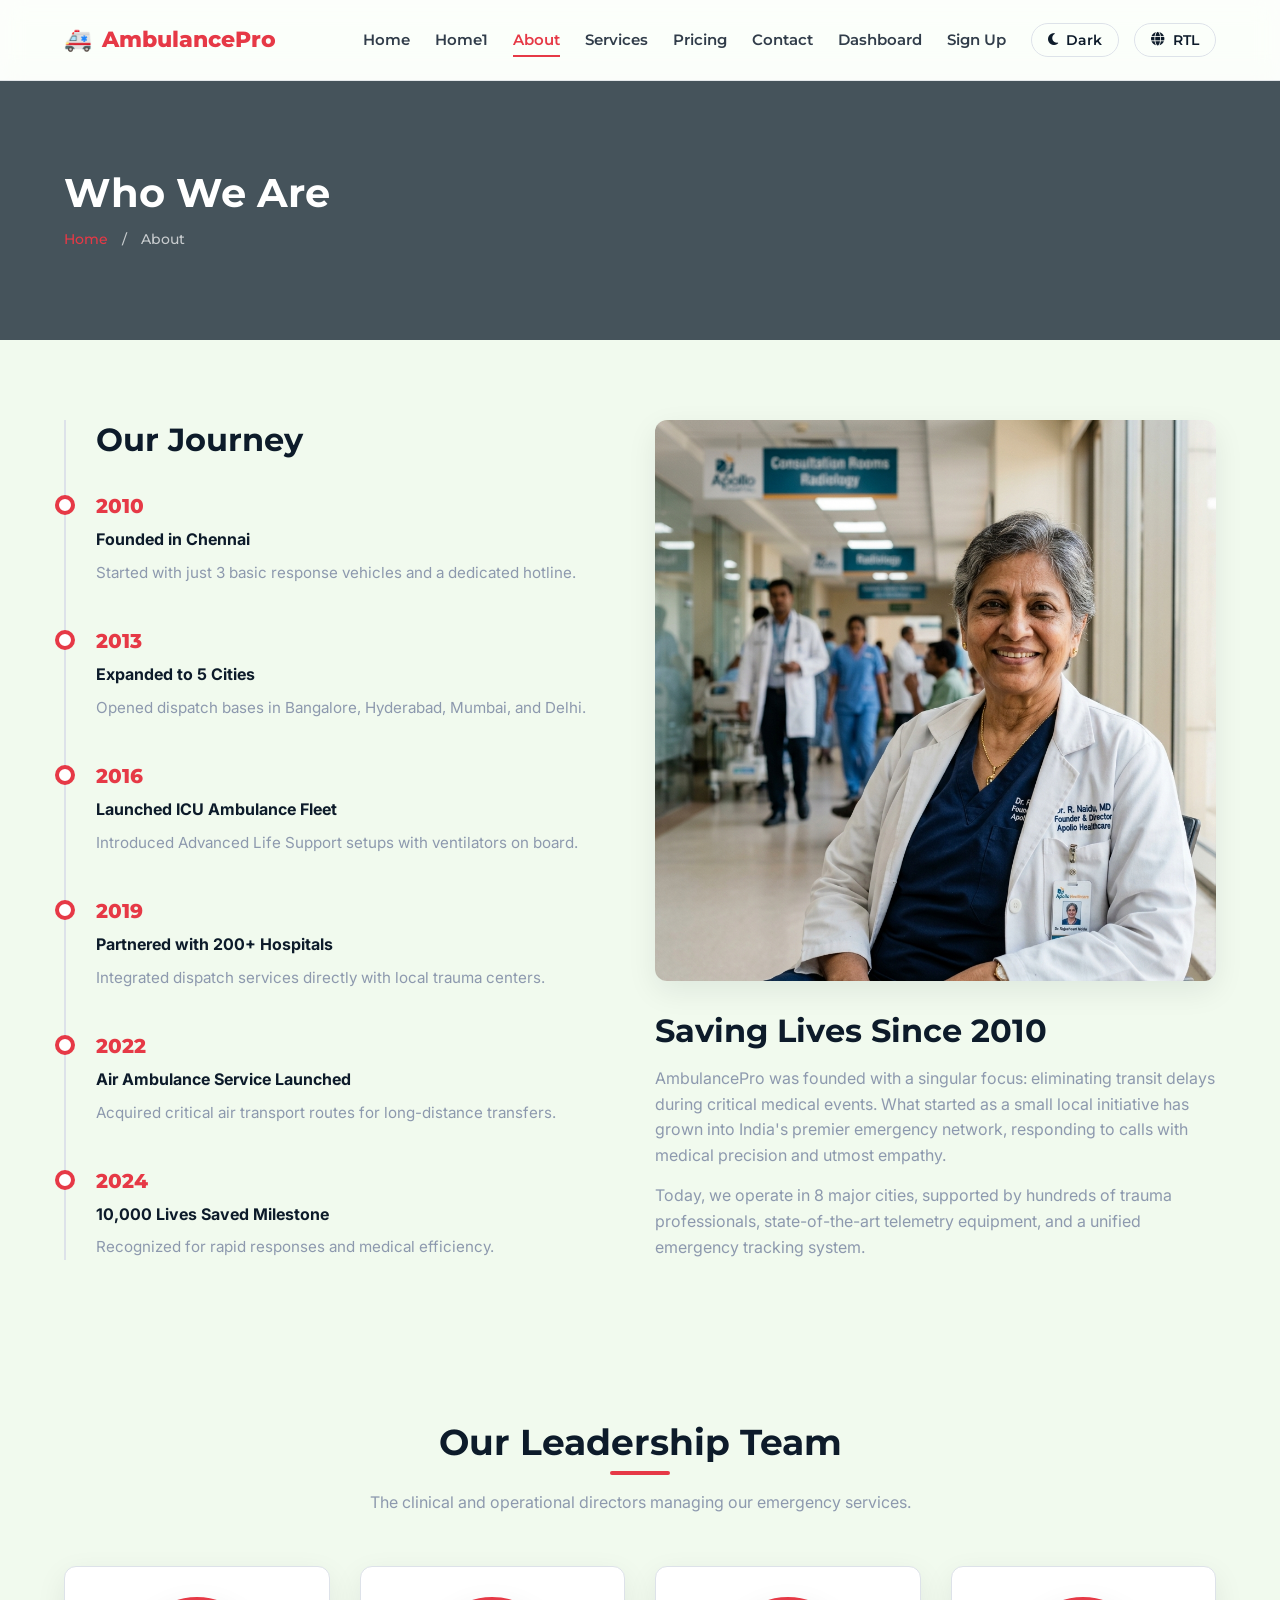
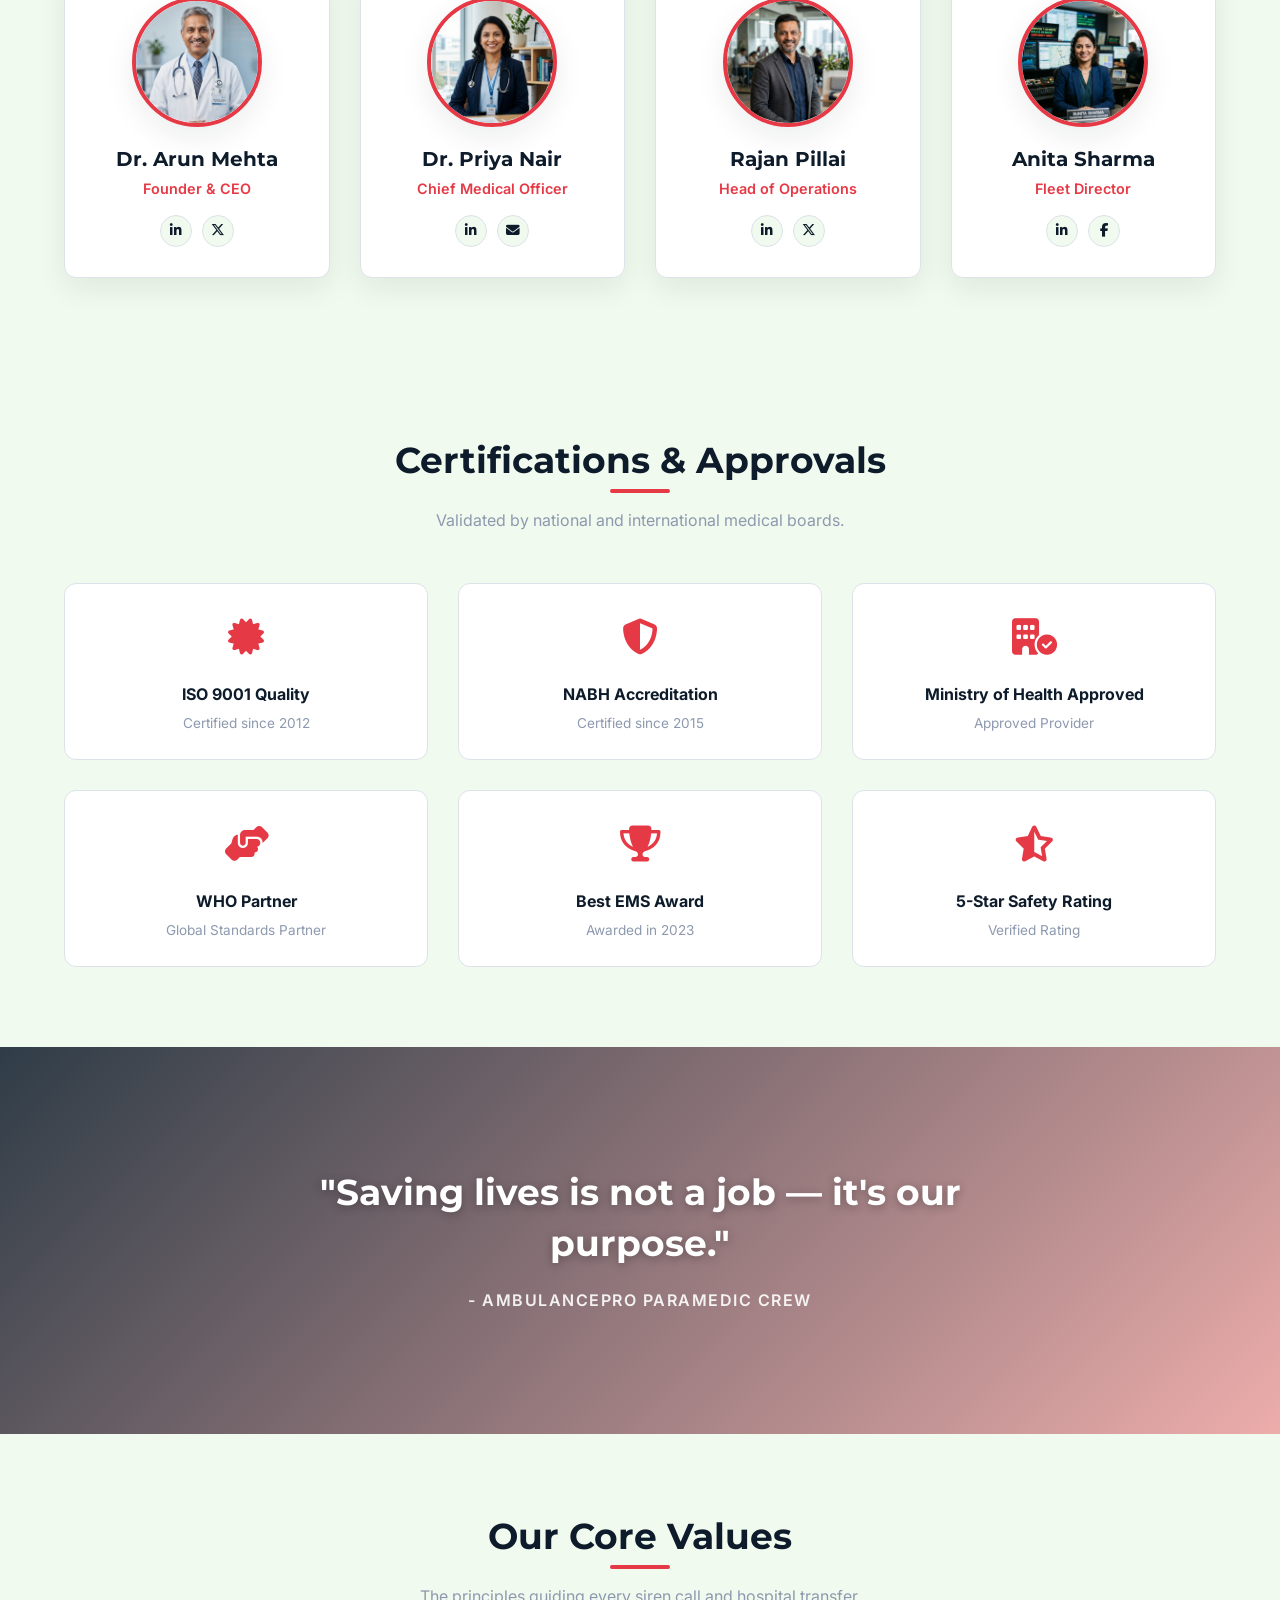
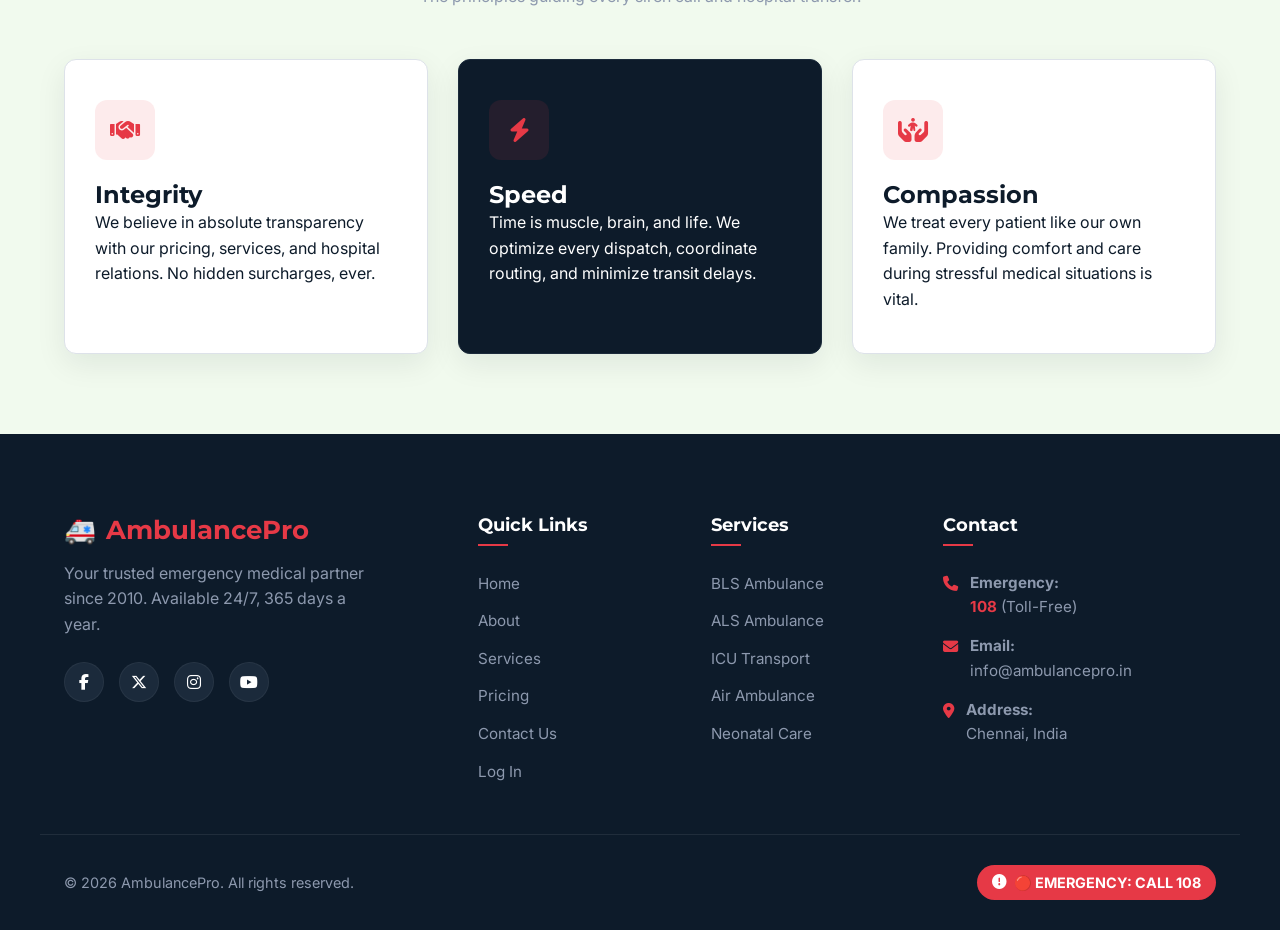
==== commit 4a120be9: "commit" ====
--- a/about.html
+++ b/about.html
@@ -32,6 +32,7 @@
         <a href="about.html" class="nav-link">About</a>
         <a href="services.html" class="nav-link">Services</a>
         <a href="pricing.html" class="nav-link">Pricing</a>
+        <a href="contact.html" class="nav-link">Contact</a>
         <a href="dashboard.html" class="nav-link">Dashboard</a>
         <a href="signup.html" class="nav-link">Sign Up</a>
         
@@ -296,7 +297,8 @@
           <li><a href="about.html">About</a></li>
           <li><a href="services.html">Services</a></li>
           <li><a href="pricing.html">Pricing</a></li>
-          <li><a href="dashboard.html">Dashboard</a></li>
+          <li><a href="contact.html">Contact Us</a></li>
+          <li><a href="login.html">Log In</a></li>
         </ul>
       </div>
       
--- a/css/style.css
+++ b/css/style.css
@@ -2566,3 +2566,243 @@
 html[dir="rtl"] .form-group-inline {
   flex-direction: row-reverse;
 }
+
+/* ==========================================================================
+   10. Responsive Centering Overrides for Mobile & Tablet (<= 768px)
+   ========================================================================== */
+@media (max-width: 768px) {
+  /* Center Headings and Text in Sections & Cards */
+  .section h1, 
+  .section h2, 
+  .section h3, 
+  .section h4, 
+  .section h5, 
+  .section h6,
+  .section p,
+  .split-text h2,
+  .split-text p,
+  .split-text span.text-primary,
+  .card h3,
+  .card p,
+  .value-card h3,
+  .value-card p,
+  .pricing-card h3,
+  .pricing-card p,
+  .header-hero h1,
+  .breadcrumbs {
+    text-align: center !important;
+  }
+
+  /* Center Breadcrumbs */
+  .breadcrumbs {
+    display: flex;
+    justify-content: center;
+    align-items: center;
+  }
+
+  /* Center Card content and flex children (including buttons) */
+  .card,
+  .value-card,
+  .pricing-card {
+    display: flex !important;
+    flex-direction: column !important;
+    align-items: center !important;
+    text-align: center !important;
+  }
+
+  /* Center Icons in Cards and Boxes */
+  .card-icon,
+  .cert-icon,
+  .process-icon-wrap {
+    margin-left: auto !important;
+    margin-right: auto !important;
+  }
+
+  /* Center Lists and Feature Items */
+  .service-features,
+  .pricing-features {
+    align-items: center !important;
+    padding-left: 0 !important;
+    width: 100%;
+  }
+
+  .service-features li,
+  .pricing-features li {
+    justify-content: center !important;
+    text-align: center !important;
+  }
+
+  .checklist {
+    align-items: center !important;
+    padding-left: 0 !important;
+  }
+
+  .checklist-item {
+    justify-content: center !important;
+    text-align: center !important;
+  }
+
+  /* Center Split Layouts (Image + Text) */
+  .split-wrap {
+    text-align: center !important;
+    align-items: center !important;
+  }
+
+  .split-img {
+    margin-left: auto !important;
+    margin-right: auto !important;
+    max-width: 100% !important;
+    display: flex;
+    justify-content: center;
+  }
+
+  .split-img img {
+    margin: 0 auto !important;
+  }
+
+  /* Center Founder portrait and story in about page */
+  .grid-2 > div {
+    display: flex;
+    flex-direction: column;
+    align-items: center;
+    text-align: center;
+  }
+
+  /* Keep timeline structural alignment (left aligned in LTR, right aligned in RTL) */
+  .timeline {
+    align-self: stretch;
+    text-align: left !important;
+  }
+
+  .timeline-item {
+    text-align: left !important;
+  }
+
+  /* Center Process Steps on Mobile/Tablet */
+  .process-steps {
+    align-items: center !important;
+  }
+
+  .process-step {
+    flex-direction: column !important;
+    text-align: center !important;
+    align-items: center !important;
+  }
+
+  .process-icon-wrap {
+    margin: 0 auto 15px auto !important;
+  }
+
+  /* Grid layouts stack behavior and spacing */
+  .values-container {
+    grid-template-columns: 1fr !important;
+  }
+
+  .equipment-list-grid {
+    grid-template-columns: 1fr !important;
+    justify-items: center !important;
+    width: 100%;
+  }
+
+  .equipment-item {
+    justify-content: center !important;
+    text-align: center !important;
+  }
+
+  /* Stack Live Dispatch Widget items on small screens */
+  .dispatch-item {
+    flex-direction: column !important;
+    gap: 10px;
+    align-items: center !important;
+    text-align: center !important;
+  }
+  .dispatch-status-eta {
+    flex-direction: column !important;
+    gap: 5px !important;
+  }
+
+  /* Dashboard Header Flex and Layout adaptations */
+  .dashboard-bar-content {
+    flex-direction: column !important;
+    gap: 15px !important;
+    text-align: center !important;
+  }
+
+  .dashboard-bar-content > div:first-child {
+    flex-direction: column !important;
+    align-items: center !important;
+    gap: 10px !important;
+    width: 100% !important;
+  }
+
+  .dashboard-bar-content > div:first-child h2 {
+    border-left: none !important;
+    border-right: none !important;
+    padding-left: 0 !important;
+    padding-right: 0 !important;
+    border-top: 1px solid rgba(255, 255, 255, 0.15) !important;
+    padding-top: 10px !important;
+    width: 100% !important;
+    text-align: center !important;
+  }
+
+  .dashboard-time {
+    flex-direction: column !important;
+    gap: 12px !important;
+    width: 100% !important;
+    align-items: center !important;
+  }
+
+  .dashboard-actions {
+    display: flex !important;
+    flex-wrap: wrap !important;
+    justify-content: center !important;
+    gap: 8px !important;
+    width: 100% !important;
+  }
+
+  .dashboard-actions .btn {
+    flex: 1 1 auto !important;
+    font-size: 0.75rem !important;
+    padding: 8px 12px !important;
+    min-width: 120px !important;
+  }
+
+  /* Donut chart wrap stacking to prevent overflow */
+  .chart-donut-wrap {
+    flex-direction: column !important;
+    gap: 20px !important;
+    justify-content: center !important;
+    align-items: center !important;
+  }
+
+  /* Bar chart scaling for small screens */
+  .bar-column {
+    width: 15px !important;
+  }
+  .bar-val {
+    font-size: 0.7rem !important;
+  }
+  .bar-label {
+    font-size: 0.65rem !important;
+  }
+}
+
+/* Extra small mobile screens (like 360px) */
+@media (max-width: 480px) {
+  .action-grid-buttons {
+    grid-template-columns: 1fr !important;
+  }
+
+  /* Signup form card top-bar stacking */
+  .signup-form-card > div:first-child {
+    flex-direction: column !important;
+    align-items: center !important;
+    gap: 12px !important;
+  }
+  
+  .signup-form-card > div:first-child > div {
+    justify-content: center !important;
+    width: 100% !important;
+  }
+}
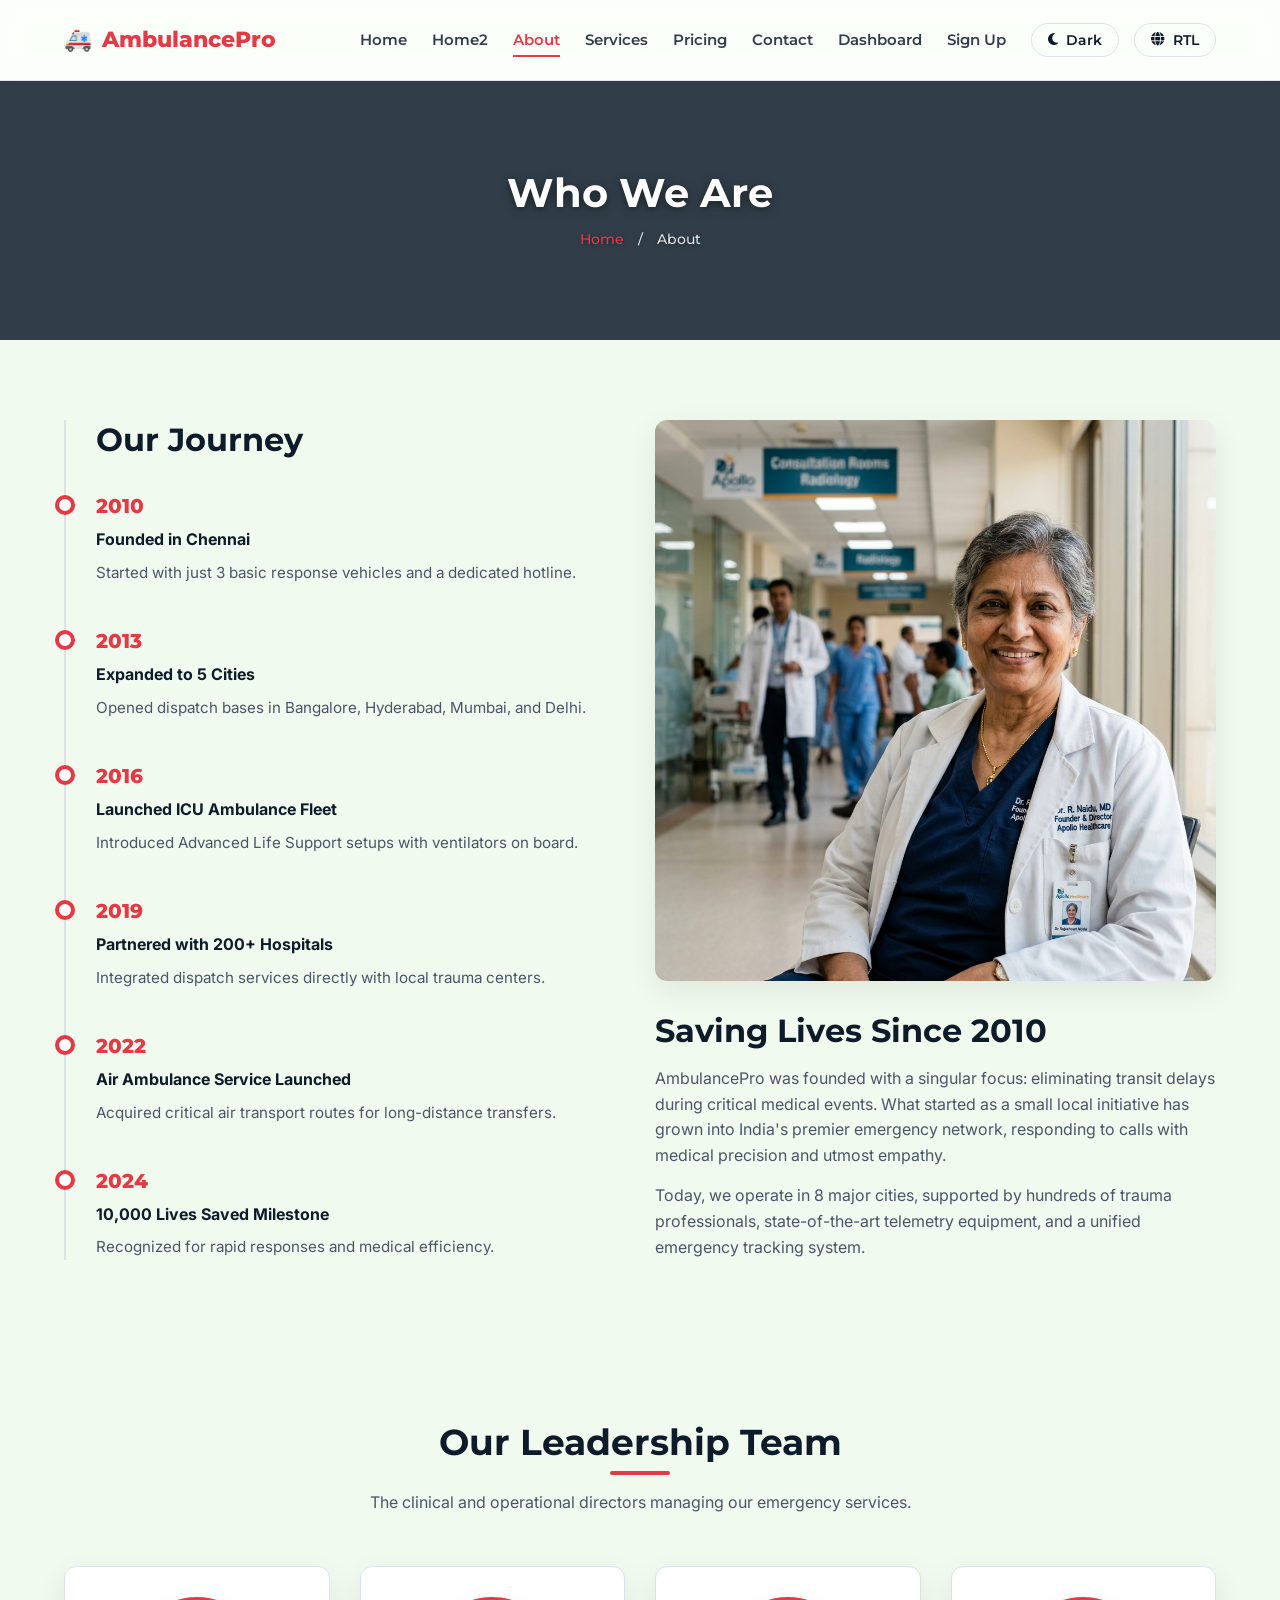
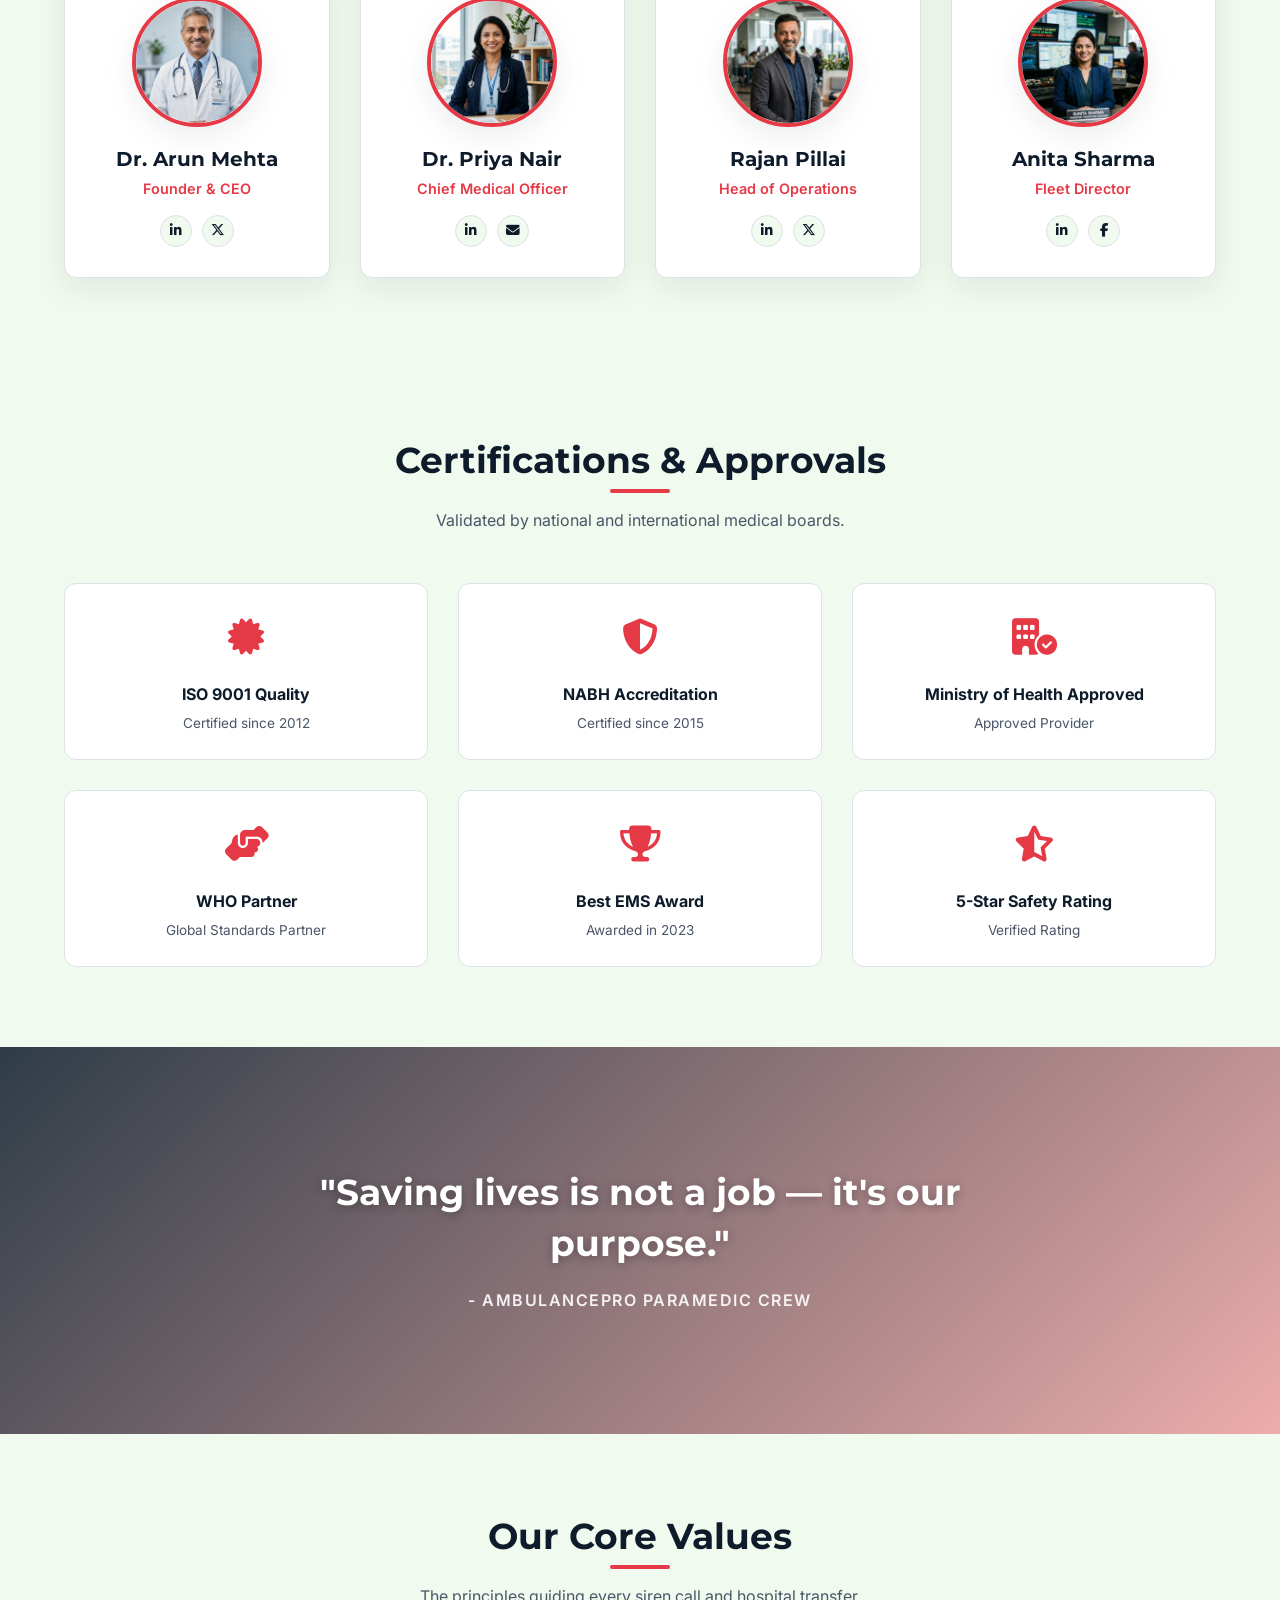
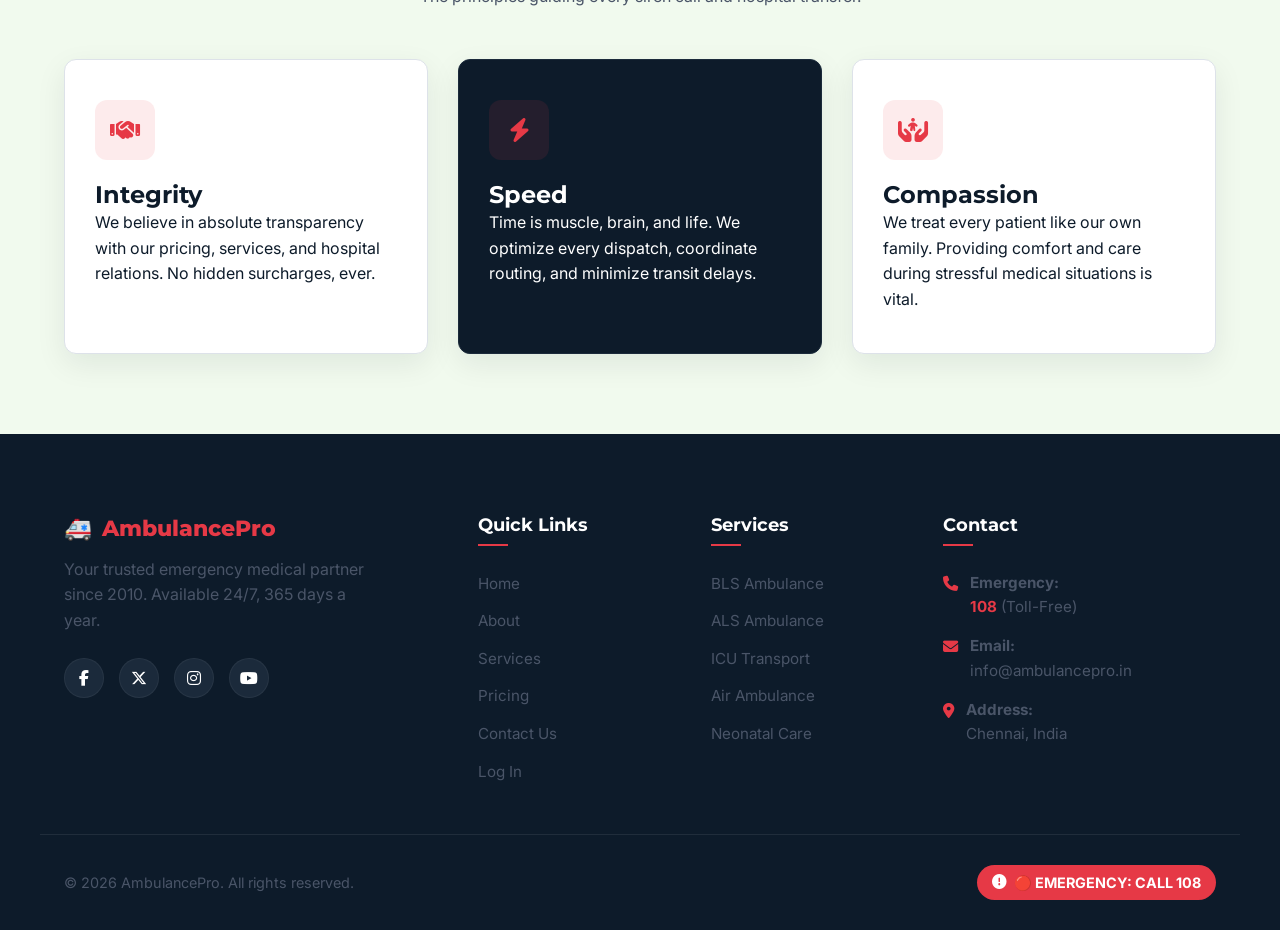
==== commit a207aeaf: "commit" ====
--- a/about.html
+++ b/about.html
@@ -28,7 +28,7 @@
       
       <div class="nav-menu" id="nav-menu">
         <a href="index.html" class="nav-link">Home</a>
-        <a href="home1.html" class="nav-link">Home1</a>
+        <a href="home1.html" class="nav-link">Home2</a>
         <a href="about.html" class="nav-link">About</a>
         <a href="services.html" class="nav-link">Services</a>
         <a href="pricing.html" class="nav-link">Pricing</a>
--- a/css/style.css
+++ b/css/style.css
@@ -17,7 +17,7 @@
   --light-bg:      #F1FAEE;
   --white:         #FFFFFF;
   --accent:         #457B9D;
-  --gray:          #8D99AE;
+  --gray:          #4A5568;
   --text:          #0D1B2A;
   --bg:            #F1FAEE;
   --card-bg:       #FFFFFF;
@@ -45,6 +45,7 @@
   --bg:            #0D1B2A;
   --card-bg:       #1B2A3B;
   --border:        #2E4057;
+  --gray:          #8D99AE;
   --shadow:        0 10px 35px rgba(0, 0, 0, 0.3);
   --shadow-hover:  0 15px 35px rgba(230, 57, 70, 0.25);
   --nav-bg:        rgba(13, 27, 42, 0.8);
@@ -230,8 +231,14 @@
 
 .btn-white:hover {
   background-color: var(--light-bg);
+  color: var(--primary);
   transform: translateY(-3px);
   box-shadow: 0 10px 25px rgba(255, 255, 255, 0.2);
+}
+
+.btn-outline.btn-white:hover {
+  background-color: var(--primary);
+  color: var(--white);
 }
 
 .btn:active {
@@ -414,7 +421,9 @@
 
 .footer-brand h3 {
   color: var(--primary);
-  font-size: 1.6rem;
+  font-family: var(--font-display);
+  font-weight: 800;
+  font-size: 1.4rem;
   margin-bottom: 15px;
   display: flex;
   align-items: center;
@@ -586,6 +595,16 @@
 
 .card h3 {
   margin-bottom: 12px;
+}
+
+#features .card {
+  align-items: center;
+  text-align: center;
+}
+
+#features .card-icon {
+  margin-left: auto;
+  margin-right: auto;
 }
 
 /* Stat Counter */
@@ -1171,7 +1190,8 @@
 }
 
 .form-control {
-  flex: 1;
+  width: 100%;
+  box-sizing: border-box;
   padding: 14px 20px;
   border: 1px solid var(--border);
   border-radius: var(--radius-input);
@@ -1180,6 +1200,16 @@
   font-family: var(--font-body);
   font-size: 0.95rem;
   transition: var(--transition);
+}
+
+input.form-control, select.form-control {
+  height: 50px;
+  line-height: 1.2;
+}
+
+select.form-control {
+  padding-top: 0;
+  padding-bottom: 0;
 }
 
 .form-control:focus {
@@ -1261,26 +1291,29 @@
   content: '';
   position: absolute;
   top: 0; left: 0; width: 100%; height: 100%;
-  background: rgba(13, 27, 42, 0.75);
+  background: rgba(13, 27, 42, 0.84);
 }
 
 .header-hero-content {
   position: relative;
   z-index: 2;
   color: var(--white);
+  text-align: center;
 }
 
 .header-hero-content h1 {
   color: var(--white);
   font-size: 2.5rem;
   margin-bottom: 10px;
+  text-shadow: 0 2px 10px rgba(0, 0, 0, 0.5);
 }
 
 .breadcrumbs {
   font-family: var(--font-display);
   font-weight: 500;
   font-size: 0.9rem;
-  color: rgba(255, 255, 255, 0.7);
+  color: rgba(255, 255, 255, 0.85);
+  text-shadow: 0 1px 4px rgba(0, 0, 0, 0.4);
 }
 
 .breadcrumbs a {
@@ -1409,6 +1442,7 @@
   z-index: 2;
   max-width: 800px;
   margin: 0 auto;
+  padding: 0 24px;
 }
 
 .quote-content blockquote {
@@ -1482,6 +1516,9 @@
 .service-features li i {
   color: var(--primary);
   font-size: 0.8rem;
+  width: 18px;
+  text-align: center;
+  flex-shrink: 0;
 }
 
 .equipment-list-grid {
@@ -1907,6 +1944,13 @@
 .comparison-table td i.fa-check { color: #2ecc71; }
 .comparison-table td i.fa-xmark { color: var(--primary); }
 
+/* Trust Badges */
+.trust-badge-card i {
+  width: 20px;
+  text-align: center;
+  flex-shrink: 0;
+}
+
 /* Dashboard admin bar */
 .dashboard-bar {
   margin-top: 80px;
@@ -2215,6 +2259,383 @@
   transform: scale(1.1);
 }
 
+/* Contact Page Specific Styles */
+.contact-grid {
+  display: grid;
+  grid-template-columns: 1fr 1.5fr;
+  gap: 40px;
+  margin-top: 40px;
+}
+
+.contact-info-wrap {
+  display: flex;
+  flex-direction: column;
+  gap: 24px;
+}
+
+.contact-info-card {
+  background-color: var(--card-bg);
+  border: 1px solid var(--border);
+  border-radius: var(--radius-card);
+  padding: 30px;
+  display: flex;
+  gap: 20px;
+  align-items: flex-start;
+  transition: var(--transition);
+  box-shadow: var(--shadow);
+}
+
+.contact-info-card:hover {
+  transform: translateY(-5px);
+  box-shadow: var(--shadow-hover);
+  border-top: 4px solid var(--primary);
+}
+
+.contact-info-icon {
+  width: 50px;
+  height: 50px;
+  border-radius: 50%;
+  background-color: rgba(230, 57, 70, 0.1);
+  color: var(--primary);
+  display: flex;
+  align-items: center;
+  justify-content: center;
+  font-size: 1.35rem;
+  flex-shrink: 0;
+}
+
+.contact-info-details h4 {
+  font-family: var(--font-display);
+  font-size: 1.1rem;
+  font-weight: 700;
+  margin-bottom: 8px;
+}
+
+.contact-info-details p,
+.contact-info-details a {
+  color: var(--gray);
+  font-size: 0.95rem;
+  line-height: 1.5;
+  text-decoration: none;
+  transition: var(--transition);
+}
+
+.contact-info-details a:hover {
+  color: var(--primary);
+}
+
+.contact-form-card {
+  background-color: var(--card-bg);
+  border: 1px solid var(--border);
+  border-radius: var(--radius-card);
+  padding: 40px;
+  box-shadow: var(--shadow);
+}
+
+.contact-map-section {
+  margin-top: 60px;
+}
+
+.map-placeholder-card {
+  background-color: var(--card-bg);
+  border: 1px solid var(--border);
+  border-radius: var(--radius-card);
+  padding: 40px;
+  text-align: center;
+  box-shadow: var(--shadow);
+  display: flex;
+  flex-direction: column;
+  align-items: center;
+  gap: 20px;
+}
+
+.map-mock-frame {
+  width: 100%;
+  height: 350px;
+  border-radius: var(--radius-card);
+  background: linear-gradient(135deg, rgba(230, 57, 70, 0.05) 0%, rgba(29, 53, 87, 0.05) 100%);
+  border: 1px dashed var(--border);
+  display: flex;
+  flex-direction: column;
+  align-items: center;
+  justify-content: center;
+  gap: 15px;
+  position: relative;
+  overflow: hidden;
+}
+
+.map-mock-pin {
+  font-size: 3rem;
+  color: var(--primary);
+  animation: mapPinBounce 1.5s infinite alternate;
+}
+
+@keyframes mapPinBounce {
+  0% { transform: translateY(0); }
+  100% { transform: translateY(-10px); }
+}
+
+textarea.form-control {
+  height: auto;
+  min-height: 140px;
+  resize: vertical;
+}
+
+/* Dashboard Sidebar Layout */
+.dashboard-layout-container {
+  display: flex;
+  min-height: 100vh;
+  background-color: var(--bg);
+}
+
+.dashboard-sidebar {
+  width: 280px;
+  background-color: var(--card-bg);
+  border-right: 1px solid var(--border);
+  display: flex;
+  flex-direction: column;
+  position: sticky;
+  top: 0;
+  height: 100vh;
+  padding: 30px 20px;
+  z-index: 100;
+  transition: var(--transition);
+  overflow-y: auto;
+}
+
+.dashboard-sidebar::-webkit-scrollbar {
+  width: 4px;
+}
+
+.dashboard-sidebar::-webkit-scrollbar-thumb {
+  background: var(--border);
+  border-radius: var(--radius-pill);
+}
+
+.sidebar-profile {
+  display: flex;
+  flex-direction: column;
+  align-items: center;
+  text-align: center;
+  padding-bottom: 30px;
+  border-bottom: 1px solid var(--border);
+  margin-bottom: 25px;
+}
+
+.profile-img-wrap {
+  width: 90px;
+  height: 90px;
+  border-radius: 50%;
+  overflow: hidden;
+  border: 3px solid var(--primary);
+  margin-bottom: 15px;
+  box-shadow: var(--shadow);
+}
+
+.profile-avatar {
+  width: 100%;
+  height: 100%;
+  object-fit: cover;
+}
+
+.sidebar-profile h4 {
+  font-size: 1.1rem;
+  font-family: var(--font-display);
+  font-weight: 700;
+  color: var(--text);
+  margin-bottom: 4px;
+}
+
+.sidebar-profile span {
+  font-size: 0.8rem;
+  color: var(--gray);
+  font-weight: 600;
+  text-transform: uppercase;
+  letter-spacing: 0.5px;
+}
+
+.sidebar-nav {
+  display: flex;
+  flex-direction: column;
+  gap: 8px;
+  flex-grow: 1;
+}
+
+.sidebar-link {
+  display: flex;
+  align-items: center;
+  gap: 15px;
+  padding: 12px 18px;
+  color: var(--text);
+  font-family: var(--font-display);
+  font-weight: 600;
+  font-size: 0.95rem;
+  border-radius: var(--radius-card);
+  transition: var(--transition);
+}
+
+.sidebar-link i {
+  font-size: 1.1rem;
+  color: inherit;
+  transition: var(--transition);
+}
+
+.sidebar-link:hover, .sidebar-link.active {
+  background-color: rgba(230, 57, 70, 0.08);
+  color: var(--primary);
+}
+
+.sidebar-link:hover i, .sidebar-link.active i {
+  color: var(--primary);
+}
+
+.sidebar-footer {
+  padding-top: 20px;
+  border-top: 1px solid var(--border);
+  margin-top: auto;
+}
+
+.btn-logout {
+  width: 100%;
+  padding: 12px;
+  border-radius: var(--radius-card);
+  background-color: var(--primary);
+  color: var(--white);
+  font-weight: 700;
+  display: flex;
+  align-items: center;
+  justify-content: center;
+  gap: 10px;
+}
+
+.btn-logout:hover {
+  background-color: var(--primary-dark);
+}
+
+.dashboard-main-content {
+  flex-grow: 1;
+  flex-shrink: 1;
+  flex-basis: 0;
+  min-width: 0;
+  overflow-x: hidden;
+  padding-bottom: 40px;
+}
+
+.dashboard-main-content .container {
+  max-width: 100%;
+  width: 100%;
+  padding: 0 40px;
+  box-sizing: border-box;
+}
+
+@media (max-width: 1024px) {
+  .dashboard-layout-container {
+    flex-direction: column;
+  }
+  
+  .dashboard-sidebar {
+    position: fixed;
+    top: 0;
+    bottom: 0;
+    left: -280px; /* Hidden off-screen */
+    width: 280px;
+    height: 100vh;
+    background-color: var(--card-bg);
+    z-index: 1100;
+    padding: 30px 20px;
+    border-right: 1px solid var(--border);
+    border-bottom: none;
+    transition: transform 0.3s ease;
+    box-shadow: 2px 0 10px rgba(0,0,0,0.1);
+  }
+  
+  .dashboard-sidebar.open {
+    transform: translateX(280px); /* Slide in */
+  }
+  
+  /* Overlay Backdrop */
+  .sidebar-overlay {
+    position: fixed;
+    top: 0; left: 0; right: 0; bottom: 0;
+    background-color: rgba(0, 0, 0, 0.5);
+    z-index: 1090;
+    opacity: 0;
+    visibility: hidden;
+    transition: opacity 0.3s ease, visibility 0.3s ease;
+  }
+  
+  .sidebar-overlay.active {
+    opacity: 1;
+    visibility: visible;
+  }
+  
+  .sidebar-profile {
+    flex-direction: column;
+    align-items: center;
+    text-align: center;
+    padding-bottom: 20px;
+    margin-bottom: 20px;
+    gap: 10px;
+  }
+  
+  .profile-img-wrap {
+    width: 80px;
+    height: 80px;
+    margin-bottom: 5px;
+  }
+  
+  .sidebar-nav {
+    flex-direction: column;
+    flex-wrap: nowrap;
+    gap: 8px;
+  }
+  
+  .sidebar-link {
+    padding: 12px 18px;
+    font-size: 0.95rem;
+  }
+  
+  .sidebar-footer {
+    padding-top: 20px;
+    margin-top: auto;
+  }
+  
+  .btn-logout {
+    max-width: 100%;
+  }
+  
+  .dashboard-main-content {
+    flex-basis: auto;
+    width: 100%;
+  }
+  
+  .dashboard-main-content .container {
+    padding: 0 15px;
+  }
+  
+  #dashboard-hamburger-btn {
+    display: block !important;
+  }
+  
+  .sidebar-close-btn {
+    position: absolute;
+    top: 15px;
+    right: 15px;
+    background: transparent;
+    border: none;
+    font-size: 1.35rem;
+    color: var(--gray);
+    cursor: pointer;
+    display: block !important;
+    transition: var(--transition);
+    z-index: 10;
+  }
+  
+  .sidebar-close-btn:hover {
+    color: var(--primary);
+  }
+}
+
 /* Sign Up split layout */
 .signup-wrapper {
   display: grid;
@@ -2238,7 +2659,7 @@
   content: '';
   position: absolute;
   top: 0; left: 0; width: 100%; height: 100%;
-  background: linear-gradient(135deg, rgba(13, 27, 42, 0.9) 0%, rgba(230, 57, 70, 0.7) 100%);
+  background: linear-gradient(135deg, rgba(13, 27, 42, 0.95) 0%, rgba(230, 57, 70, 0.75) 100%);
 }
 
 .signup-hero-content {
@@ -2251,6 +2672,7 @@
   font-size: 2.25rem;
   margin-bottom: 20px;
   color: var(--white);
+  text-shadow: 0 2px 10px rgba(0, 0, 0, 0.6);
 }
 
 .signup-form-side {
@@ -2307,11 +2729,21 @@
 
 .password-input-wrap {
   position: relative;
-}
-
-/* Password strength bar */
+  width: 100%;
+  display: block;
+  box-sizing: border-box;
+}
+
+.password-input-wrap .form-control {
+  width: 100%;
+  box-sizing: border-box;
+}
+
 .password-strength-wrap {
   margin-top: 8px;
+  width: 100%;
+  box-sizing: border-box;
+  overflow: hidden;
 }
 
 .strength-bar-container {
@@ -2403,8 +2835,15 @@
 
 .social-btns {
   display: grid;
-  grid-template-columns: repeat(2, 1fr);
-  gap: 15px;
+  grid-template-columns: repeat(3, 1fr);
+  gap: 12px;
+}
+
+@media (max-width: 480px) {
+  .social-btns {
+    grid-template-columns: 1fr;
+    gap: 10px;
+  }
 }
 
 .btn-social {
@@ -2436,12 +2875,20 @@
   }
 }
 
-@media (max-width: 576px) {
+@media (max-width: 640px) {
   .signup-grid {
     grid-template-columns: 1fr;
   }
   .form-group-full {
     grid-column: span 1;
+  }
+  .signup-form-card form > .btn {
+    width: 100%;
+    box-sizing: border-box;
+    display: block;
+  }
+  .signup-form-side {
+    padding: 30px 18px;
   }
 }
 
@@ -2471,21 +2918,7 @@
   text-align: right;
 }
 
-html[dir="rtl"] .nav-container {
-  flex-direction: row-reverse;
-}
-
-html[dir="rtl"] .logo {
-  flex-direction: row-reverse;
-}
-
-html[dir="rtl"] .nav-menu {
-  flex-direction: row-reverse;
-}
-
-html[dir="rtl"] .nav-controls {
-  flex-direction: row-reverse;
-}
+
 
 html[dir="rtl"] .nav-link::after {
   right: 0;
@@ -2621,25 +3054,74 @@
   /* Center Lists and Feature Items */
   .service-features,
   .pricing-features {
-    align-items: center !important;
+    align-items: flex-start !important;
     padding-left: 0 !important;
-    width: 100%;
+    margin-left: auto !important;
+    margin-right: auto !important;
+    width: fit-content !important;
+    max-width: 100% !important;
   }
 
   .service-features li,
   .pricing-features li {
-    justify-content: center !important;
-    text-align: center !important;
+    justify-content: flex-start !important;
+    text-align: start !important;
   }
 
   .checklist {
-    align-items: center !important;
+    align-items: flex-start !important;
     padding-left: 0 !important;
+    margin-left: auto !important;
+    margin-right: auto !important;
+    width: fit-content !important;
+    max-width: 100% !important;
   }
 
   .checklist-item {
-    justify-content: center !important;
-    text-align: center !important;
+    justify-content: flex-start !important;
+    text-align: start !important;
+  }
+
+  .trust-badge-card {
+    align-items: flex-start !important;
+    margin-left: auto !important;
+    margin-right: auto !important;
+    width: fit-content !important;
+    max-width: 100% !important;
+  }
+
+  .trust-badge-card > div {
+    justify-content: flex-start !important;
+    text-align: start !important;
+  }
+
+  .activity-feed {
+    width: 100% !important;
+  }
+
+  .activity-details {
+    text-align: start !important;
+  }
+
+  .contact-grid {
+    grid-template-columns: 1fr !important;
+    gap: 30px !important;
+  }
+
+  .contact-form-card {
+    padding: 30px 20px !important;
+  }
+
+  /* Fix Contact Page Alignment on Mobile/Tablet */
+  .contact-info-wrap h2,
+  .contact-info-wrap h4,
+  .contact-info-wrap p,
+  .contact-info-wrap a {
+    text-align: start !important;
+  }
+
+  .contact-info-wrap .social-links {
+    justify-content: flex-start !important;
   }
 
   /* Center Split Layouts (Image + Text) */
@@ -2671,11 +3153,21 @@
   /* Keep timeline structural alignment (left aligned in LTR, right aligned in RTL) */
   .timeline {
     align-self: stretch;
+    align-items: flex-start !important;
     text-align: left !important;
   }
 
   .timeline-item {
     text-align: left !important;
+  }
+
+  html[dir="rtl"] .timeline {
+    align-items: flex-end !important;
+    text-align: right !important;
+  }
+
+  html[dir="rtl"] .timeline-item {
+    text-align: right !important;
   }
 
   /* Center Process Steps on Mobile/Tablet */
@@ -2693,6 +3185,12 @@
     margin: 0 auto 15px auto !important;
   }
 
+  /* Quote section font sizing on mobile */
+  .quote-content blockquote {
+    font-size: 1.5rem !important;
+    line-height: 1.35 !important;
+  }
+
   /* Grid layouts stack behavior and spacing */
   .values-container {
     grid-template-columns: 1fr !important;
@@ -2700,13 +3198,16 @@
 
   .equipment-list-grid {
     grid-template-columns: 1fr !important;
-    justify-items: center !important;
-    width: 100%;
+    width: fit-content !important;
+    max-width: 100% !important;
+    margin-left: auto !important;
+    margin-right: auto !important;
+    gap: 20px 30px !important;
   }
 
   .equipment-item {
-    justify-content: center !important;
-    text-align: center !important;
+    justify-content: flex-start !important;
+    text-align: start !important;
   }
 
   /* Stack Live Dispatch Widget items on small screens */
@@ -2733,6 +3234,18 @@
     align-items: center !important;
     gap: 10px !important;
     width: 100% !important;
+    position: relative !important;
+  }
+
+  #dashboard-hamburger-btn {
+    position: absolute !important;
+    left: 0 !important;
+    top: 4px !important;
+  }
+
+  html[dir="rtl"] #dashboard-hamburger-btn {
+    left: auto !important;
+    right: 0 !important;
   }
 
   .dashboard-bar-content > div:first-child h2 {
@@ -2806,3 +3319,241 @@
     width: 100% !important;
   }
 }
+
+/* ==========================================================================
+   Back to Top Button
+   ========================================================================== */
+.back-to-top {
+  position: fixed;
+  bottom: 30px;
+  right: 30px;
+  width: 50px;
+  height: 50px;
+  border-radius: 50%;
+  background-color: var(--card-bg);
+  border: none;
+  box-shadow: var(--shadow);
+  cursor: pointer;
+  display: flex;
+  align-items: center;
+  justify-content: center;
+  opacity: 0;
+  visibility: hidden;
+  transform: translateY(20px) scale(0.9);
+  transition: opacity 0.4s ease, visibility 0.4s ease, transform 0.4s cubic-bezier(0.4, 0, 0.2, 1), background-color 0.3s ease, box-shadow 0.3s ease;
+  z-index: 999;
+}
+
+.back-to-top.show {
+  opacity: 1;
+  visibility: visible;
+  transform: translateY(0) scale(1);
+}
+
+.back-to-top:hover {
+  transform: translateY(-5px) scale(1.05);
+  box-shadow: var(--shadow-hover);
+  background-color: var(--primary);
+}
+
+.back-to-top i {
+  font-size: 1.15rem;
+  color: var(--primary);
+  transition: color 0.3s ease, transform 0.3s ease;
+  position: absolute;
+  z-index: 2;
+}
+
+.back-to-top:hover i {
+  color: var(--white);
+  animation: backToTopBounce 0.6s infinite alternate;
+}
+
+/* Progress Circle */
+.progress-circle {
+  position: absolute;
+  top: 0;
+  left: 0;
+  width: 100%;
+  height: 100%;
+  transform: rotate(-90deg);
+  z-index: 1;
+}
+
+.progress-bg {
+  stroke: var(--border);
+  opacity: 0.3;
+  transition: stroke 0.3s ease;
+}
+
+.progress-bar {
+  stroke: var(--primary);
+  stroke-linecap: round;
+  transition: stroke-dashoffset 0.1s linear, stroke 0.3s ease;
+}
+
+.back-to-top:hover .progress-bar {
+  stroke: var(--white);
+}
+
+@keyframes backToTopBounce {
+  0% { transform: translateY(0); }
+  100% { transform: translateY(-3px); }
+}
+
+/* RTL Support */
+[dir="rtl"] .back-to-top {
+  right: auto;
+  left: 30px;
+}
+
+/* Responsive adjustments */
+@media (max-width: 768px) {
+  .back-to-top {
+    bottom: 20px;
+    right: 20px;
+    width: 44px;
+    height: 44px;
+  }
+  
+  [dir="rtl"] .back-to-top {
+    right: auto;
+    left: 20px;
+  }
+
+  .back-to-top i {
+    font-size: 1rem;
+  }
+}
+
+/* ==========================================================================
+   Responsive Utilities & Table Overflows
+   ========================================================================== */
+
+/* Responsive horizontal scroll wrapper for tables */
+.table-responsive {
+  width: 100%;
+  overflow-x: auto;
+  -webkit-overflow-scrolling: touch;
+  margin-bottom: 15px;
+}
+
+/* Minimize table spacing on mobile screens to save layout width */
+@media (max-width: 768px) {
+  .comparison-table th, .comparison-table td {
+    padding: 12px 14px !important;
+    font-size: 0.85rem !important;
+  }
+}
+
+/* Responsive two-column grid utility */
+.grid-2-col {
+  display: grid;
+  grid-template-columns: repeat(2, 1fr);
+  gap: 20px;
+}
+@media (max-width: 576px) {
+  .grid-2-col {
+    grid-template-columns: 1fr;
+    gap: 15px;
+  }
+}
+
+/* ==========================================================================
+   Dashboard Mobile Overflow — Comprehensive Containment Fixes
+   ========================================================================== */
+
+/* Force ALL children inside dashboard to respect box model */
+.dashboard-layout-container *,
+.dashboard-layout-container *::before,
+.dashboard-layout-container *::after {
+  box-sizing: border-box;
+}
+
+/* Prevent grid children from overflowing their cells */
+.logs-layout-grid > *,
+.settings-grid > *,
+.patients-layout-grid > *,
+.map-dashboard-grid > * {
+  min-width: 0;
+}
+
+/* Keep form controls fully inside their parent */
+.dashboard-main-content .form-control {
+  width: 100%;
+  max-width: 100%;
+  box-sizing: border-box;
+}
+
+/* Make dashboard top bar wrap on small screens */
+.dashboard-bar .dashboard-bar-content {
+  flex-wrap: wrap;
+  gap: 10px;
+}
+
+/* Dashboard header title - shrink font on mobile */
+@media (max-width: 600px) {
+  .dashboard-bar .dashboard-bar-content h2 {
+    font-size: 1.1rem !important;
+  }
+
+  .dashboard-bar .dashboard-bar-content .logo {
+    font-size: 1rem !important;
+  }
+
+  .dashboard-time {
+    flex-wrap: wrap;
+    gap: 8px;
+  }
+
+  .dash-clock {
+    font-size: 0.85rem;
+  }
+
+  /* Stack dashboard action buttons */
+  .dashboard-actions {
+    flex-wrap: wrap;
+    gap: 6px;
+  }
+
+  /* Reduce logs/settings card padding */
+  .logs-card,
+  .settings-nav-card,
+  .settings-content-card,
+  .live-map-card,
+  .telemetry-card {
+    padding: 15px !important;
+  }
+
+  /* Allow search input to fill full width */
+  .search-input-wrap {
+    max-width: 100% !important;
+    width: 100%;
+  }
+
+  /* Stack filter pills */
+  .map-filter-bar {
+    gap: 6px;
+  }
+
+  .filter-pill {
+    font-size: 0.78rem;
+    padding: 5px 10px;
+  }
+
+  /* Patient cards always single column on phones */
+  .patient-cards-grid {
+    grid-template-columns: 1fr !important;
+  }
+
+  /* Patient detail rows wrap on small screens */
+  .patient-details-row {
+    flex-direction: column;
+    gap: 2px;
+  }
+
+  /* Action grid buttons - 1 column */
+  .action-grid-buttons {
+    grid-template-columns: 1fr !important;
+  }
+}
